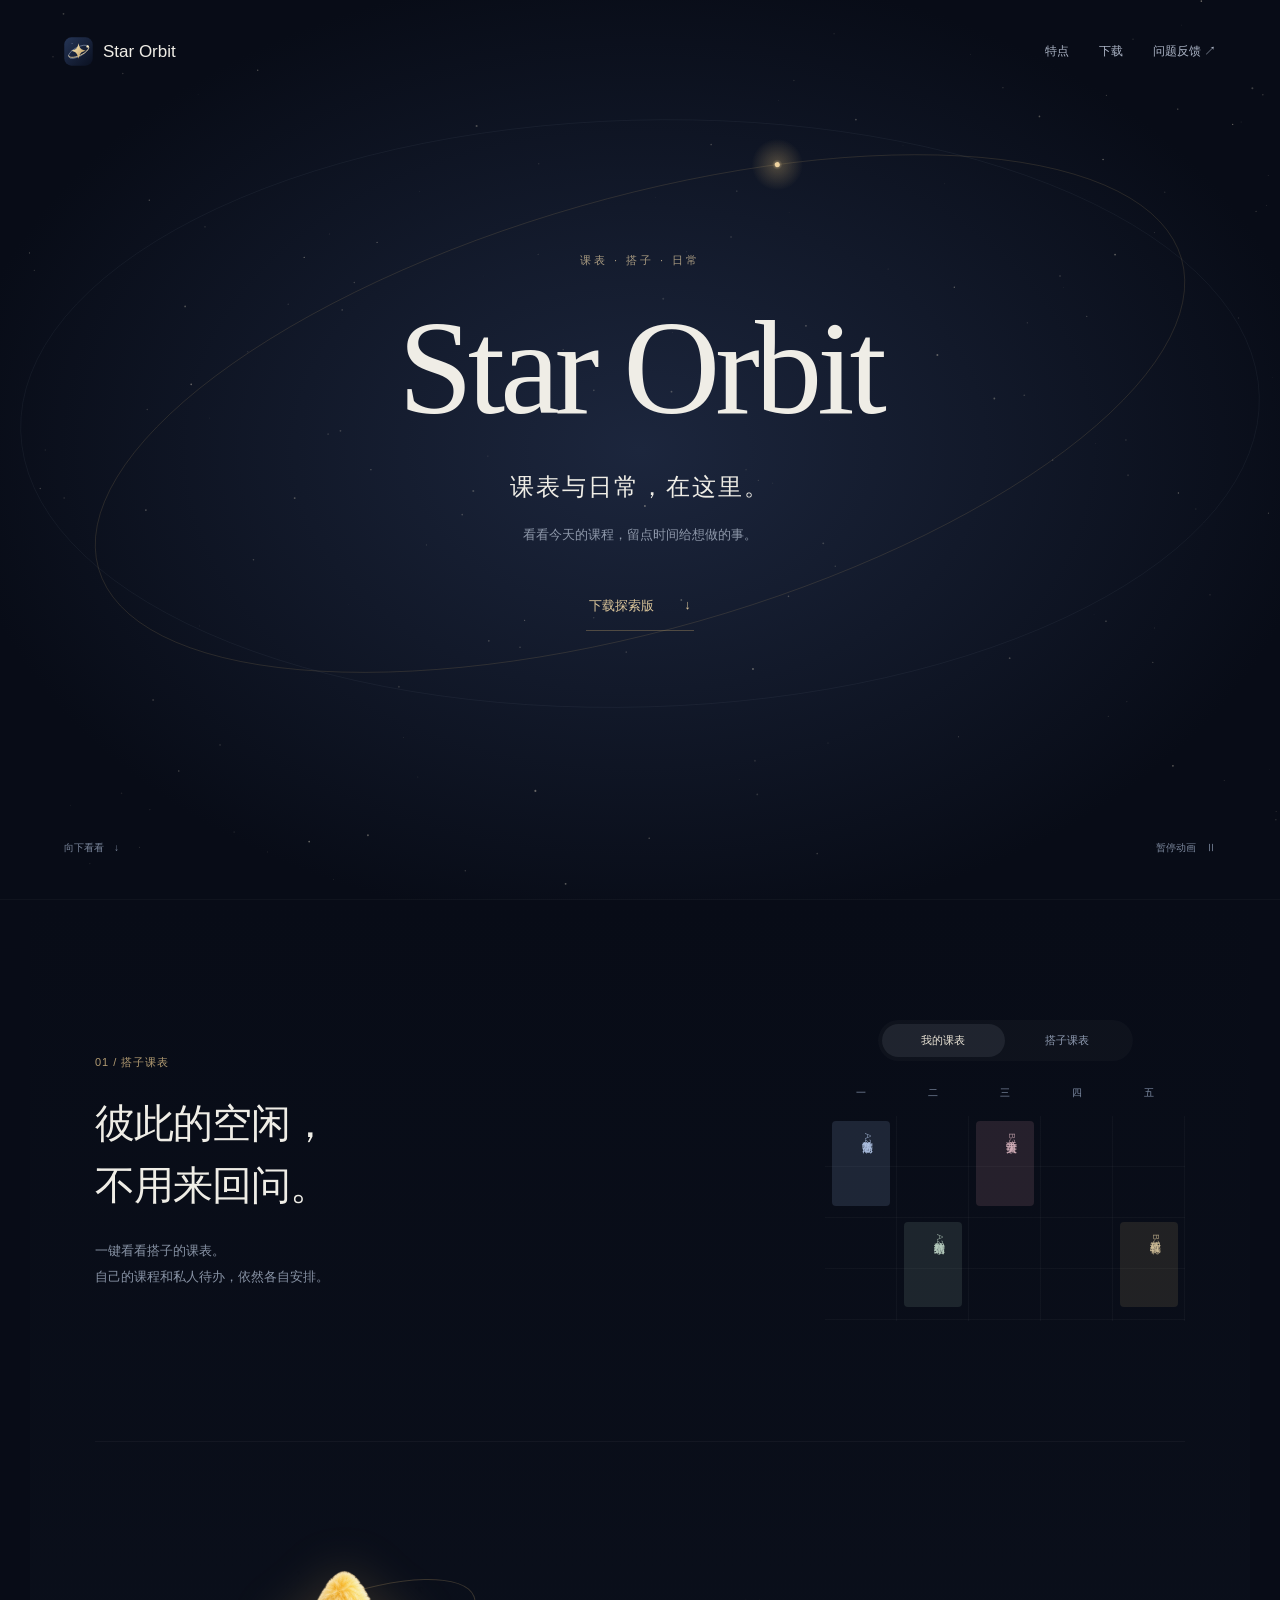
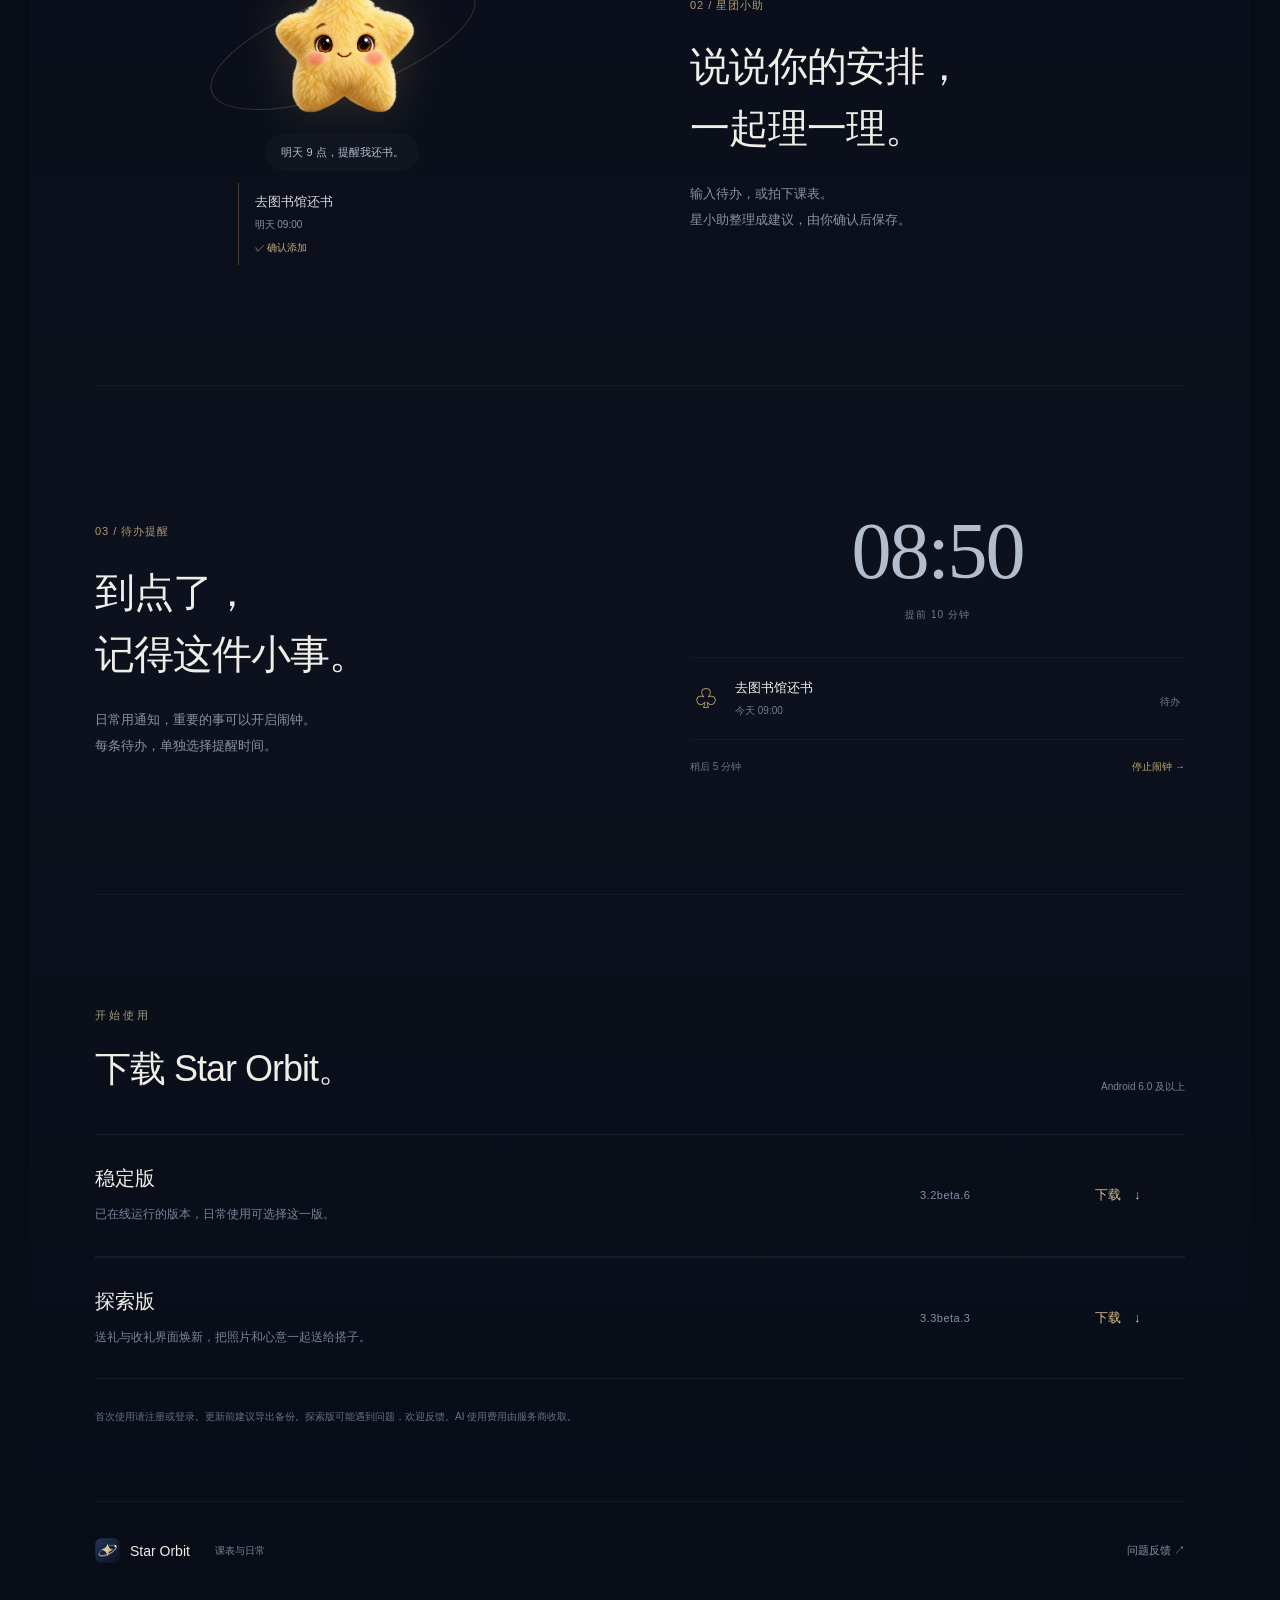
==== web/download/index.html @ f5d69b77 "精简课表导航与收礼卡片并优化送礼成功动效" ====
<!doctype html>
<html lang="zh-CN"><head><meta charset="utf-8"><meta name="viewport" content="width=device-width,initial-scale=1"><meta name="theme-color" content="#080c17"><meta name="description" content="Star Orbit，查看课程、连接搭子、安排日常。"><title>Star Orbit · 课表与日常</title><link rel="icon" href="art/orbit-mark.svg"><link rel="stylesheet" href="orbit-ui.css?v=2.1.0-beta.4"></head>
<body><section class="hero" id="home"><canvas id="universe" aria-hidden="true"></canvas><header class="nav"><a class="brand" href="#home"><img src="art/orbit-mark.svg" alt="" width="29" height="29">Star Orbit</a><nav aria-label="主导航"><a href="#features">特点</a><a href="#download">下载</a><a href="/feedback/">问题反馈 ↗</a></nav></header><div class="hero-content"><span class="overline">课表 · 搭子 · 日常</span><h1>Star Orbit</h1><h2>课表与日常，在这里。</h2><p>看看今天的课程，留点时间给想做的事。</p><a class="download-link" href="#download">下载探索版 <span>↓</span></a></div><div class="hero-bottom"><a href="#features">向下看看　↓</a><button id="motion-toggle" aria-pressed="false">暂停动画　Ⅱ</button></div></section>
<main><section class="features" id="features">
<article class="feature reveal"><div class="copy"><span class="number">01 / 搭子课表</span><h2>彼此的空闲，<br>不用来回问。</h2><p>一键看看搭子的课表。<br>自己的课程和私人待办，依然各自安排。</p></div><div class="schedule-demo"><div class="segmented"><b>我的课表</b><span>搭子课表</span></div><div class="week-label"><span>一</span><span>二</span><span>三</span><span>四</span><span>五</span></div><div class="calendar"><i>高等数学<small>A204</small></i><i>大学英语<small>B306</small></i><i>数据结构<small>A205</small></i><i>软件工程<small>B302</small></i></div></div></article>
<article class="feature reverse reveal"><div class="copy"><span class="number">02 / 星团小助</span><h2>说说你的安排，<br>一起理一理。</h2><p>输入待办，或拍下课表。<br>星小助整理成建议，由你确认后保存。</p></div><div class="mascot-demo"><div class="pet-orbit"></div><button class="big-plush" id="pet-demo" aria-label="看看星小助的表情"></button><div class="chat-bubble">明天 9 点，提醒我还书。</div><div class="chat-reply">去图书馆还书<small>明天 09:00</small><span>✓ 确认添加</span></div></div></article>
<article class="feature reveal"><div class="copy"><span class="number">03 / 待办提醒</span><h2>到点了，<br>记得这件小事。</h2><p>日常用通知，重要的事可以开启闹钟。<br>每条待办，单独选择提醒时间。</p></div><div class="reminder-demo"><div class="sample-time">08:50<small>提前 10 分钟</small></div><div class="alarm-task"><span>♧</span><div>去图书馆还书<small>今天 09:00</small></div><small>待办</small></div><div class="alarm-actions">稍后 5 分钟<span>停止闹钟 →</span></div></div></article></section>
<section class="downloads reveal" id="download"><span class="overline">开始使用</span><div class="download-heading"><h2>下载 Star Orbit。</h2><small>Android 6.0 及以上</small></div><article class="download-row"><div><h3>稳定版</h3><p>已在线运行的版本，日常使用可选择这一版。</p></div><small class="release">3.2beta.6</small><a href="downloads/StarOrbit-3.2beta.6.apk" download>下载　↓</a></article><article class="download-row"><div><h3>探索版</h3><p>送礼与收礼界面焕新，把照片和心意一起送给搭子。</p></div><small class="release">3.3beta.3</small><a href="downloads/StarOrbit-3.3beta.3.apk" download>下载　↓</a></article><p class="download-notes">首次使用请注册或登录。更新前建议导出备份。探索版可能遇到问题，欢迎反馈。AI 使用费用由服务商收取。</p></section>
<footer><a class="brand" href="#home"><img src="art/orbit-mark.svg" alt="" width="25" height="25">Star Orbit</a><small>课表与日常</small><a href="/feedback/">问题反馈 ↗</a></footer></main><script src="orbit-ui.js?v=2.1.0-beta.4"></script></body></html>
---- web/download/orbit-ui.css ----
:root{color-scheme:dark;font-family:"Segoe UI","Microsoft YaHei",sans-serif;font-synthesis:none;background:#080c17;color:#efede6}*{box-sizing:border-box}html{scroll-behavior:smooth;scroll-padding-top:30px}body{margin:0;min-width:300px}a{color:inherit;text-decoration:none}button{font:inherit;color:inherit;border:0;background:transparent;cursor:pointer}a:focus-visible,button:focus-visible{outline:2px solid #c4a56b;outline-offset:5px}h1,h2,h3,p{margin:0}.brand{display:flex;align-items:center;gap:10px;font-size:17px;font-weight:500;white-space:nowrap}.hero{height:100svh;min-height:680px;max-height:1000px;background:radial-gradient(ellipse at 50% 50%,#1c263d,#080c17 76%);position:relative;overflow:hidden;border-bottom:1px solid #ffffff08}canvas{position:absolute;inset:0;width:100%;height:100%;pointer-events:none}.nav{position:absolute;z-index:2;top:0;left:0;right:0;display:flex;justify-content:space-between;align-items:center;padding:30px 5vw}.nav nav{display:flex;align-items:center;gap:30px;font-size:12px;color:#abb4c5}.nav nav a{padding:13px 0}.hero-content{position:absolute;left:20px;right:20px;top:49%;transform:translateY(-50%);text-align:center}.overline{color:#a89a80;font-size:11px;letter-spacing:3px}.hero h1{font-family:Georgia,"Times New Roman",serif;font-size:clamp(66px,10.5vw,152px);line-height:1.14;letter-spacing:-5px;font-weight:400;margin:23px 0 27px}.hero h2{font-weight:400;font-size:24px;letter-spacing:2px;margin-bottom:20px}.hero p{font-size:13px;color:#8e98aa;line-height:1.9}.download-link{display:inline-flex;gap:30px;border-bottom:1px solid #b99b665c;color:#dcc69a;padding:15px 3px;font-size:13px;margin-top:35px}.hero-bottom{position:absolute;left:5vw;right:5vw;bottom:32px;display:flex;justify-content:space-between;font-size:10px;color:#7a869b}.hero-bottom>*{padding:12px 0}main{max-width:1220px;margin:auto;padding:0 65px;background:linear-gradient(#080c17,#0c111d 58%,#080c17)}.feature{padding:120px 0;display:grid;grid-template-columns:1fr 1fr;gap:100px;align-items:center;border-bottom:1px solid #ffffff0a}.number{font-size:11px;color:#b19a71;letter-spacing:1px}.copy h2{font-size:40px;font-weight:400;line-height:1.55;letter-spacing:-1px;margin:22px 0}.copy p{font-size:13px;color:#8893a5;line-height:2}.reverse .copy{grid-column:2;grid-row:1}.reverse .mascot-demo{grid-column:1;grid-row:1}.schedule-demo{width:100%;max-width:360px;margin-left:auto}.segmented{display:flex;max-width:255px;margin:0 auto 25px;background:#ffffff06;padding:4px;border-radius:25px;font-size:11px;color:#8d99af}.segmented>*{flex:1;text-align:center;padding:9px;font-weight:400;border-radius:25px}.segmented b{background:#d7e0ef15;color:#e9e3d5}.week-label{display:grid;grid-template-columns:repeat(5,1fr);text-align:center;font-size:10px;color:#7e8ca4;margin:0 0 16px}.calendar{height:205px;position:relative;background:repeating-linear-gradient(to right,transparent,transparent calc(20% - 1px),#ffffff08 calc(20% - 1px),#ffffff08 20%),repeating-linear-gradient(to bottom,transparent,transparent 50px,#ffffff08 50px,#ffffff08 51px)}.calendar i{position:absolute;top:5px;left:2%;width:16%;height:85px;background:#879ec62b;color:#adc0e1;writing-mode:vertical-rl;padding:12px 13px;border-radius:4px;font-size:11px;line-height:1.8;font-style:normal}.calendar small{font-size:9px;color:inherit;opacity:.7}.calendar i:nth-child(2){left:42%;background:#cf91a125;color:#cfacb6}.calendar i:nth-child(3){left:22%;top:106px;background:#93b3a225;color:#b4cabc}.calendar i:nth-child(4){left:82%;top:106px;background:#c9ac6e20;color:#d0be98}.mascot-demo{min-height:260px;position:relative;display:grid;justify-items:center}.big-plush{width:160px;height:160px;background:url(art/star-sprites.png) 0 0/200% 200%;z-index:1;animation:drift 9s ease-in-out infinite;filter:drop-shadow(0 0 25px #d5ac5936)}.pet-orbit{position:absolute;top:35px;width:280px;height:95px;border:1px solid #c4a56b40;border-radius:50%;transform:rotate(-20deg)}.chat-bubble{font-size:11px;color:#b4bfd0;background:#ffffff05;padding:11px 16px;border-radius:20px;margin:12px 0}.chat-reply{border-left:1px solid #b99a6559;padding:10px 16px;width:210px;font-size:13px;color:#d4d6dd}.chat-reply small{display:block;color:#8893a5;font-size:10px;margin:7px 0}.chat-reply span{font-size:10px;color:#c3ab80}.sample-time{font-family:Georgia,serif;font-size:80px;text-align:center;color:#b4bdcd;letter-spacing:-2px}.sample-time small{display:block;font:10px "Segoe UI","Microsoft YaHei",sans-serif;letter-spacing:1px;color:#6f7b90;margin-top:11px}.alarm-task{display:flex;gap:18px;align-items:center;margin:35px 0 20px;padding:21px 5px;border-block:1px solid #ffffff0a;font-size:13px}.alarm-task>span{font-size:22px;color:#b9a06e}.alarm-task small{display:block;font-size:10px;color:#707e93;margin-top:7px}.alarm-task>small{margin-left:auto}.alarm-actions{display:flex;justify-content:space-between;font-size:10px;color:#69768b}.alarm-actions span{color:#bfa678}.downloads{padding:110px 0 75px}.download-heading{display:flex;justify-content:space-between;align-items:end;margin:22px 0 40px;gap:20px}.download-heading h2{font-size:36px;letter-spacing:-1px;font-weight:400}.download-heading small{font-size:10px;color:#79869a}.download-row{display:grid;grid-template-columns:1fr 150px 90px;align-items:center;gap:25px;padding:30px 0;border-block:1px solid #ffffff10}.download-row h3{font-size:20px;font-weight:400}.download-row p{font-size:12px;color:#788498;margin-top:12px;line-height:1.8}.download-row .release{color:#8590a4;font-size:11px;letter-spacing:.5px}.download-row>a{color:#d4bb8a;font-size:13px;padding:15px 0;white-space:nowrap}.download-notes{font-size:10px;line-height:1.9;color:#657085;margin-top:28px}footer{display:flex;gap:25px;align-items:center;border-top:1px solid #ffffff0c;padding:36px 0 46px}footer .brand{font-size:14px}footer small{font-size:10px;color:#788498}footer>a:last-child{margin-left:auto;font-size:11px;color:#8591a5}.motion-ready .reveal{opacity:0;transform:translateY(20px);transition:opacity .9s ease,transform .9s cubic-bezier(.2,.65,.3,1)}.motion-ready .reveal.shown{opacity:1;transform:none}.motion-paused .big-plush{animation-play-state:paused}@keyframes drift{0%,100%{transform:translateY(0) rotate(-2deg)}50%{transform:translateY(-5px) rotate(2deg)}}
@media(max-width:760px){.hero{min-height:620px;max-height:900px}.nav{padding:22px}.nav .brand{font-size:14px;gap:7px}.nav .brand img{width:24px;height:24px}.nav nav{gap:17px;font-size:10px}.nav nav a:first-child{display:none}.hero h1{font-size:clamp(59px,16vw,95px);letter-spacing:-3px}.hero h2{font-size:18px;letter-spacing:1px}.hero p{font-size:11px}.overline{font-size:10px}.hero-bottom{left:22px;right:22px;bottom:24px;font-size:9px}main{padding:0 27px}.feature{grid-template-columns:1fr;gap:42px;padding:75px 0}.copy h2{font-size:29px}.copy p{font-size:12px}.reverse .copy,.reverse .mascot-demo{grid-column:auto;grid-row:auto}.schedule-demo{margin:0 auto}.calendar i{font-size:10px;padding:12px 9px}.reminder-demo{width:100%;max-width:360px;margin:auto}.downloads{padding:75px 0 50px}.download-heading{align-items:start}.download-heading h2{font-size:28px}.download-heading small{max-width:78px;font-size:9px}.download-row{grid-template-columns:1fr 70px;gap:12px}.download-row .release{grid-column:1;font-size:9px}.download-row>a{grid-column:2;grid-row:1 / span 2;justify-self:end;font-size:12px}.download-row h3{font-size:17px}.download-row p{font-size:11px}footer{gap:12px}footer small{display:none}footer>a:last-child{font-size:10px}}
@media(prefers-reduced-motion:reduce){html{scroll-behavior:auto}.big-plush{animation:none}.motion-ready .reveal{opacity:1;transform:none;transition:none}}
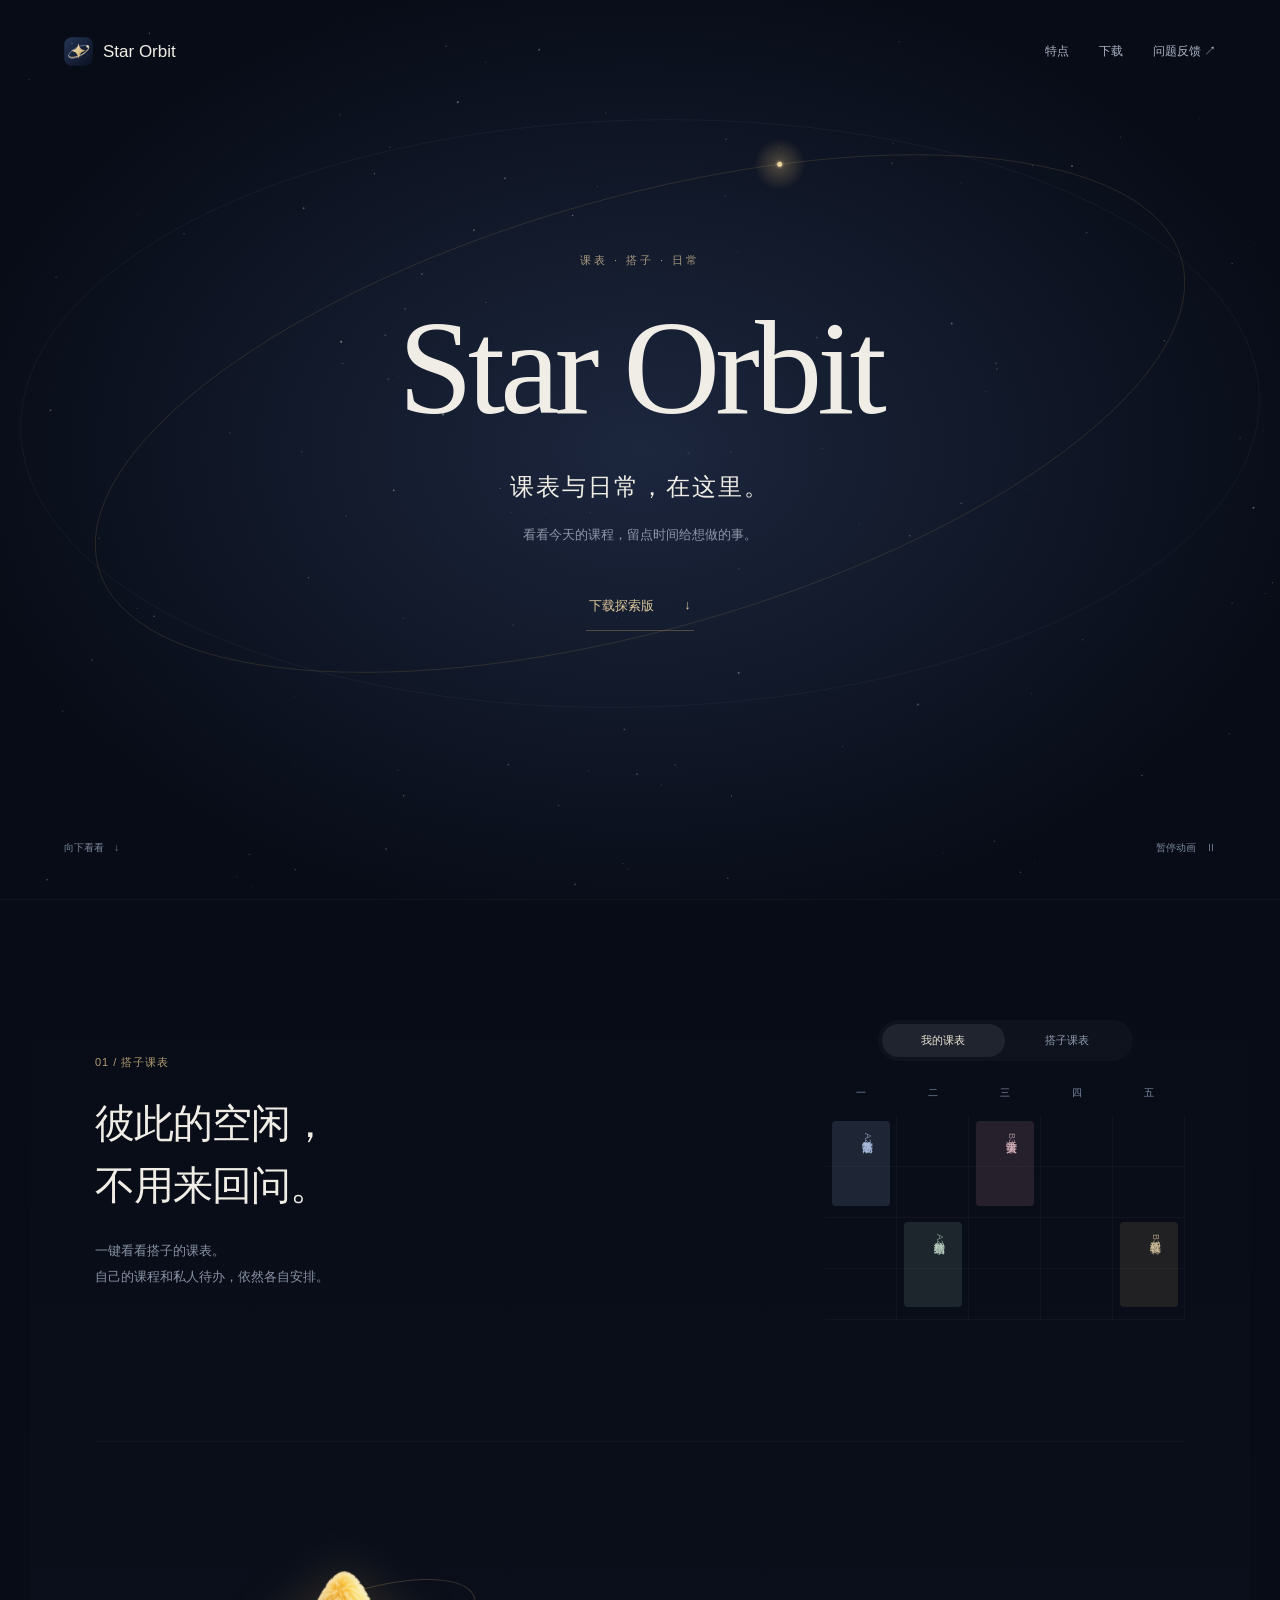
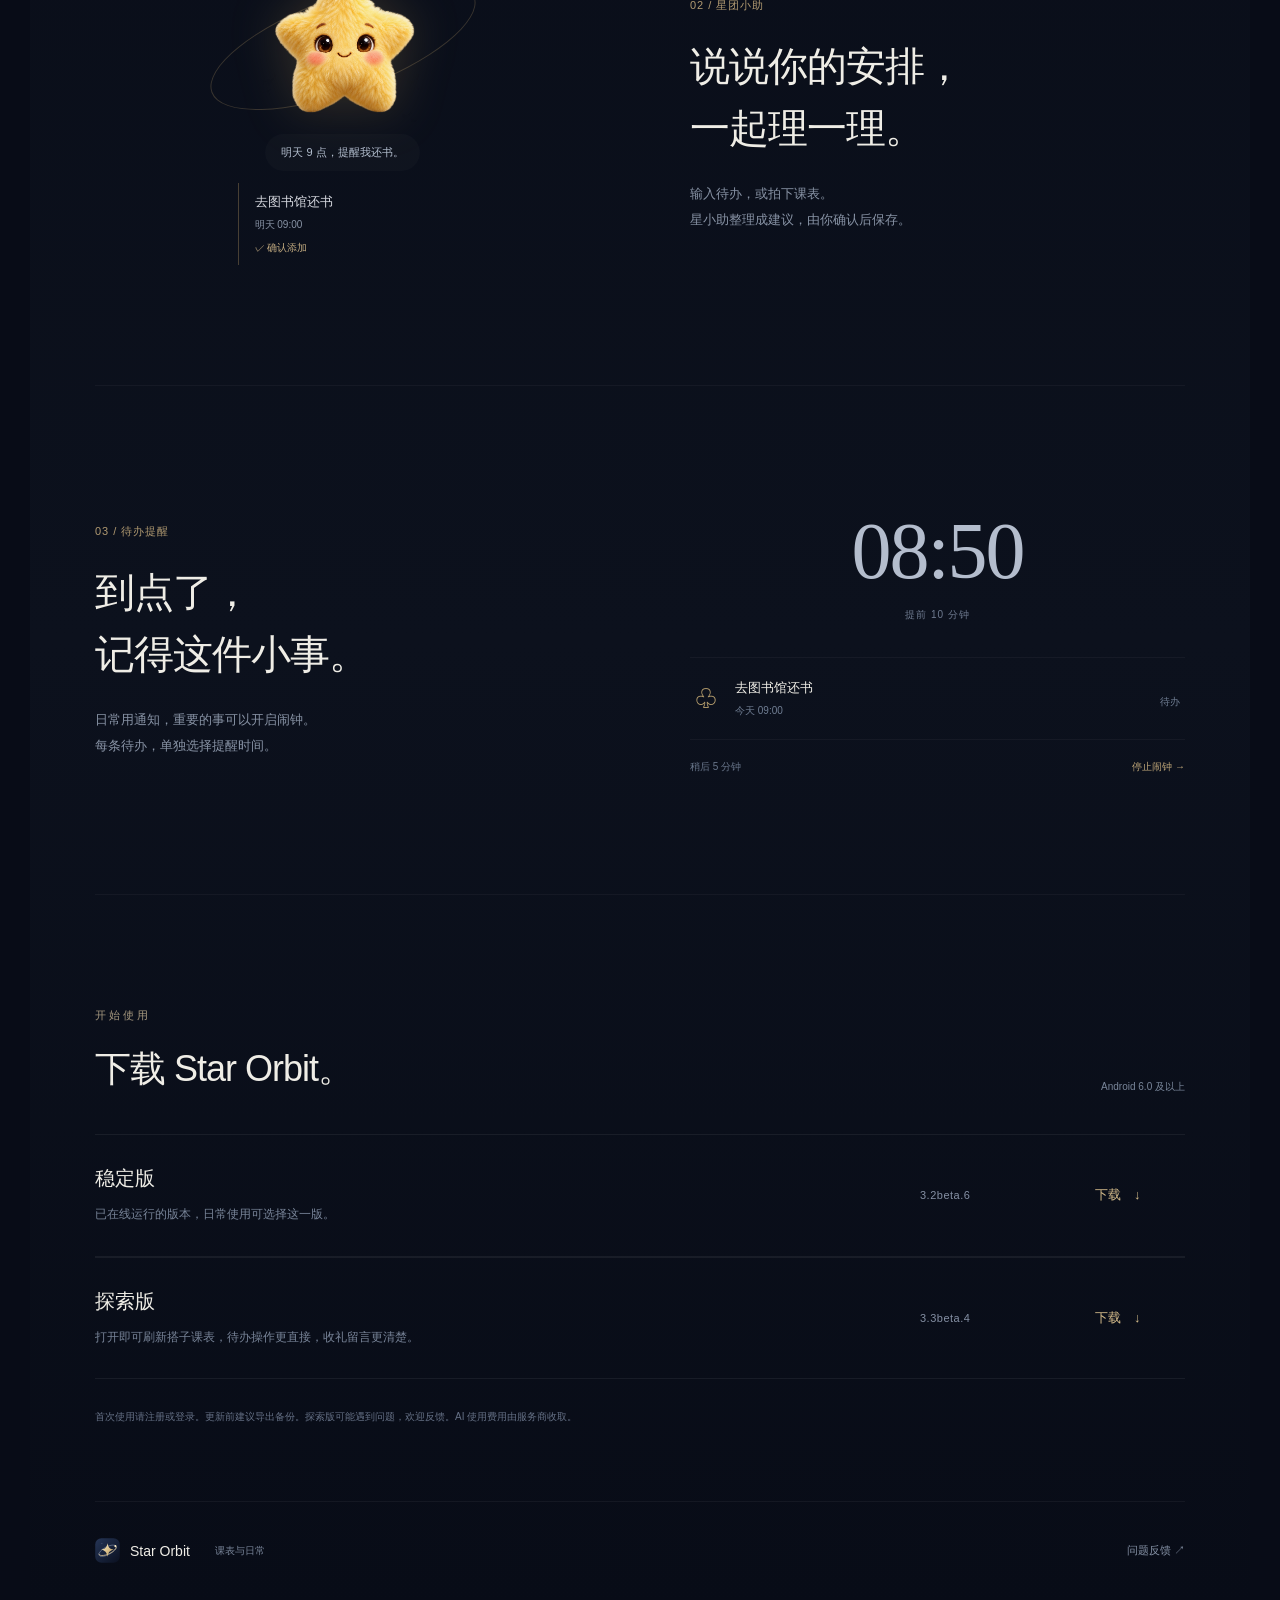
==== commit 1532cb78: "官网发布已验收的3.3beta.4探索版并保留3.2稳定版" ====
--- a/web/download/index.html
+++ b/web/download/index.html
@@ -5,5 +5,5 @@
 <article class="feature reveal"><div class="copy"><span class="number">01 / 搭子课表</span><h2>彼此的空闲，<br>不用来回问。</h2><p>一键看看搭子的课表。<br>自己的课程和私人待办，依然各自安排。</p></div><div class="schedule-demo"><div class="segmented"><b>我的课表</b><span>搭子课表</span></div><div class="week-label"><span>一</span><span>二</span><span>三</span><span>四</span><span>五</span></div><div class="calendar"><i>高等数学<small>A204</small></i><i>大学英语<small>B306</small></i><i>数据结构<small>A205</small></i><i>软件工程<small>B302</small></i></div></div></article>
 <article class="feature reverse reveal"><div class="copy"><span class="number">02 / 星团小助</span><h2>说说你的安排，<br>一起理一理。</h2><p>输入待办，或拍下课表。<br>星小助整理成建议，由你确认后保存。</p></div><div class="mascot-demo"><div class="pet-orbit"></div><button class="big-plush" id="pet-demo" aria-label="看看星小助的表情"></button><div class="chat-bubble">明天 9 点，提醒我还书。</div><div class="chat-reply">去图书馆还书<small>明天 09:00</small><span>✓ 确认添加</span></div></div></article>
 <article class="feature reveal"><div class="copy"><span class="number">03 / 待办提醒</span><h2>到点了，<br>记得这件小事。</h2><p>日常用通知，重要的事可以开启闹钟。<br>每条待办，单独选择提醒时间。</p></div><div class="reminder-demo"><div class="sample-time">08:50<small>提前 10 分钟</small></div><div class="alarm-task"><span>♧</span><div>去图书馆还书<small>今天 09:00</small></div><small>待办</small></div><div class="alarm-actions">稍后 5 分钟<span>停止闹钟 →</span></div></div></article></section>
-<section class="downloads reveal" id="download"><span class="overline">开始使用</span><div class="download-heading"><h2>下载 Star Orbit。</h2><small>Android 6.0 及以上</small></div><article class="download-row"><div><h3>稳定版</h3><p>已在线运行的版本，日常使用可选择这一版。</p></div><small class="release">3.2beta.6</small><a href="downloads/StarOrbit-3.2beta.6.apk" download>下载　↓</a></article><article class="download-row"><div><h3>探索版</h3><p>送礼与收礼界面焕新，把照片和心意一起送给搭子。</p></div><small class="release">3.3beta.3</small><a href="downloads/StarOrbit-3.3beta.3.apk" download>下载　↓</a></article><p class="download-notes">首次使用请注册或登录。更新前建议导出备份。探索版可能遇到问题，欢迎反馈。AI 使用费用由服务商收取。</p></section>
+<section class="downloads reveal" id="download"><span class="overline">开始使用</span><div class="download-heading"><h2>下载 Star Orbit。</h2><small>Android 6.0 及以上</small></div><article class="download-row"><div><h3>稳定版</h3><p>已在线运行的版本，日常使用可选择这一版。</p></div><small class="release">3.2beta.6</small><a href="downloads/StarOrbit-3.2beta.6.apk" download>下载　↓</a></article><article class="download-row"><div><h3>探索版</h3><p>打开即可刷新搭子课表，待办操作更直接，收礼留言更清楚。</p></div><small class="release">3.3beta.4</small><a href="downloads/StarOrbit-3.3beta.4.apk" download>下载　↓</a></article><p class="download-notes">首次使用请注册或登录。更新前建议导出备份。探索版可能遇到问题，欢迎反馈。AI 使用费用由服务商收取。</p></section>
 <footer><a class="brand" href="#home"><img src="art/orbit-mark.svg" alt="" width="25" height="25">Star Orbit</a><small>课表与日常</small><a href="/feedback/">问题反馈 ↗</a></footer></main><script src="orbit-ui.js?v=2.1.0-beta.4"></script></body></html>
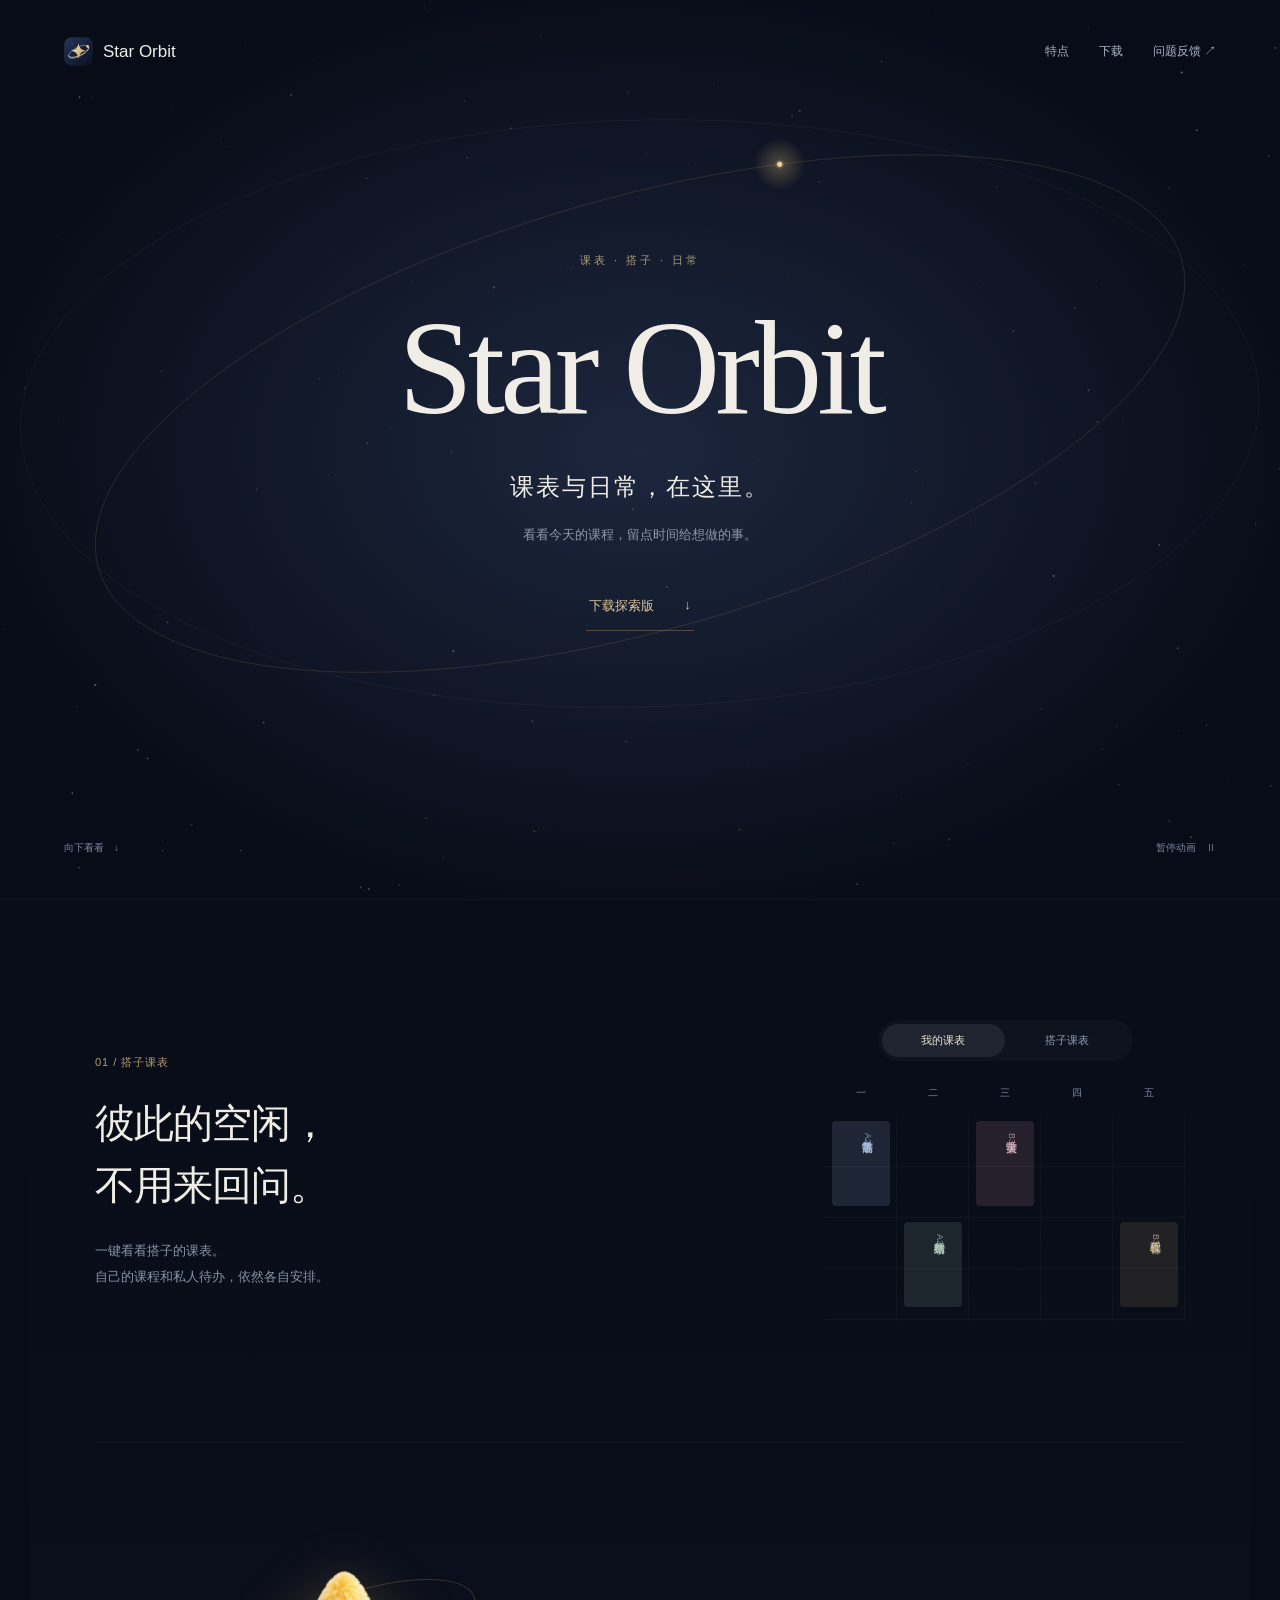
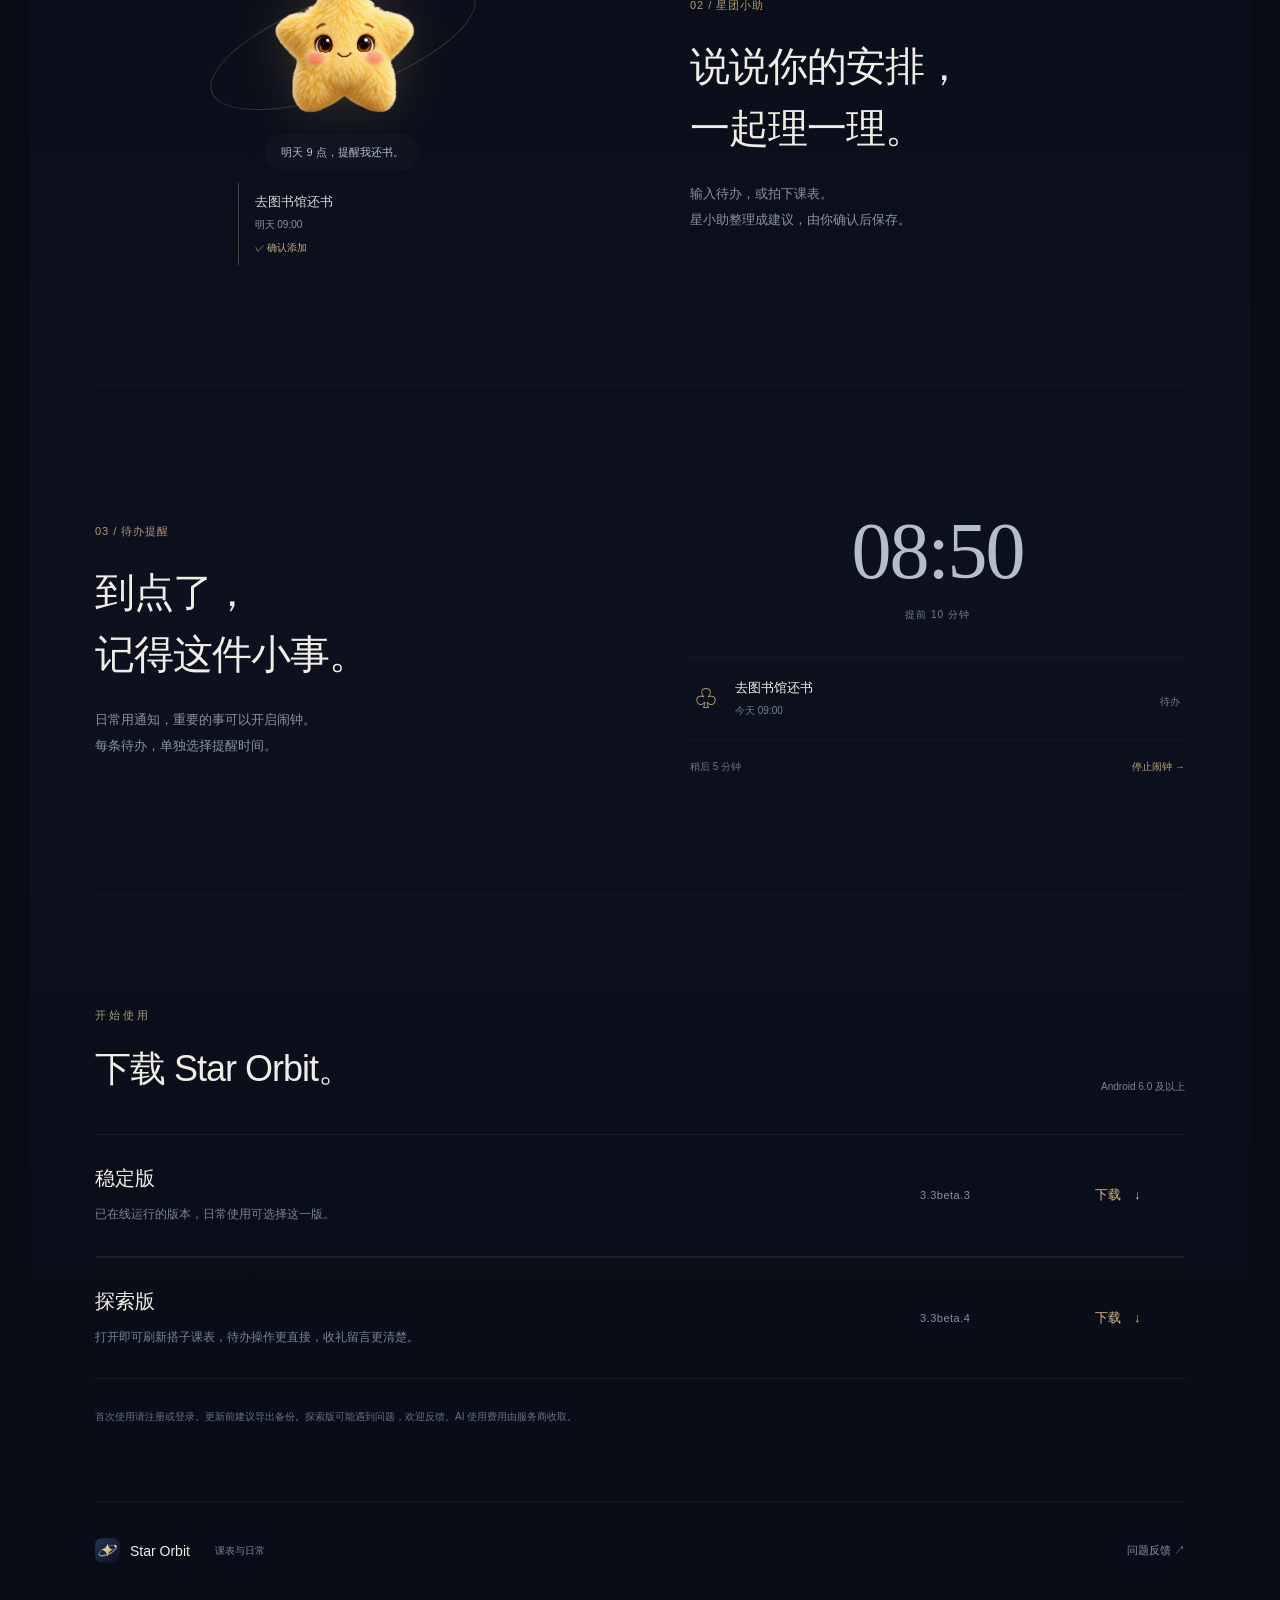
==== commit 08135096: "修正官网稳定版为3.3beta.3，探索版保持3.3beta.4" ====
--- a/web/download/index.html
+++ b/web/download/index.html
@@ -5,5 +5,5 @@
 <article class="feature reveal"><div class="copy"><span class="number">01 / 搭子课表</span><h2>彼此的空闲，<br>不用来回问。</h2><p>一键看看搭子的课表。<br>自己的课程和私人待办，依然各自安排。</p></div><div class="schedule-demo"><div class="segmented"><b>我的课表</b><span>搭子课表</span></div><div class="week-label"><span>一</span><span>二</span><span>三</span><span>四</span><span>五</span></div><div class="calendar"><i>高等数学<small>A204</small></i><i>大学英语<small>B306</small></i><i>数据结构<small>A205</small></i><i>软件工程<small>B302</small></i></div></div></article>
 <article class="feature reverse reveal"><div class="copy"><span class="number">02 / 星团小助</span><h2>说说你的安排，<br>一起理一理。</h2><p>输入待办，或拍下课表。<br>星小助整理成建议，由你确认后保存。</p></div><div class="mascot-demo"><div class="pet-orbit"></div><button class="big-plush" id="pet-demo" aria-label="看看星小助的表情"></button><div class="chat-bubble">明天 9 点，提醒我还书。</div><div class="chat-reply">去图书馆还书<small>明天 09:00</small><span>✓ 确认添加</span></div></div></article>
 <article class="feature reveal"><div class="copy"><span class="number">03 / 待办提醒</span><h2>到点了，<br>记得这件小事。</h2><p>日常用通知，重要的事可以开启闹钟。<br>每条待办，单独选择提醒时间。</p></div><div class="reminder-demo"><div class="sample-time">08:50<small>提前 10 分钟</small></div><div class="alarm-task"><span>♧</span><div>去图书馆还书<small>今天 09:00</small></div><small>待办</small></div><div class="alarm-actions">稍后 5 分钟<span>停止闹钟 →</span></div></div></article></section>
-<section class="downloads reveal" id="download"><span class="overline">开始使用</span><div class="download-heading"><h2>下载 Star Orbit。</h2><small>Android 6.0 及以上</small></div><article class="download-row"><div><h3>稳定版</h3><p>已在线运行的版本，日常使用可选择这一版。</p></div><small class="release">3.2beta.6</small><a href="downloads/StarOrbit-3.2beta.6.apk" download>下载　↓</a></article><article class="download-row"><div><h3>探索版</h3><p>打开即可刷新搭子课表，待办操作更直接，收礼留言更清楚。</p></div><small class="release">3.3beta.4</small><a href="downloads/StarOrbit-3.3beta.4.apk" download>下载　↓</a></article><p class="download-notes">首次使用请注册或登录。更新前建议导出备份。探索版可能遇到问题，欢迎反馈。AI 使用费用由服务商收取。</p></section>
+<section class="downloads reveal" id="download"><span class="overline">开始使用</span><div class="download-heading"><h2>下载 Star Orbit。</h2><small>Android 6.0 及以上</small></div><article class="download-row"><div><h3>稳定版</h3><p>已在线运行的版本，日常使用可选择这一版。</p></div><small class="release">3.3beta.3</small><a href="downloads/StarOrbit-3.3beta.3.apk" download>下载　↓</a></article><article class="download-row"><div><h3>探索版</h3><p>打开即可刷新搭子课表，待办操作更直接，收礼留言更清楚。</p></div><small class="release">3.3beta.4</small><a href="downloads/StarOrbit-3.3beta.4.apk" download>下载　↓</a></article><p class="download-notes">首次使用请注册或登录。更新前建议导出备份。探索版可能遇到问题，欢迎反馈。AI 使用费用由服务商收取。</p></section>
 <footer><a class="brand" href="#home"><img src="art/orbit-mark.svg" alt="" width="25" height="25">Star Orbit</a><small>课表与日常</small><a href="/feedback/">问题反馈 ↗</a></footer></main><script src="orbit-ui.js?v=2.1.0-beta.4"></script></body></html>
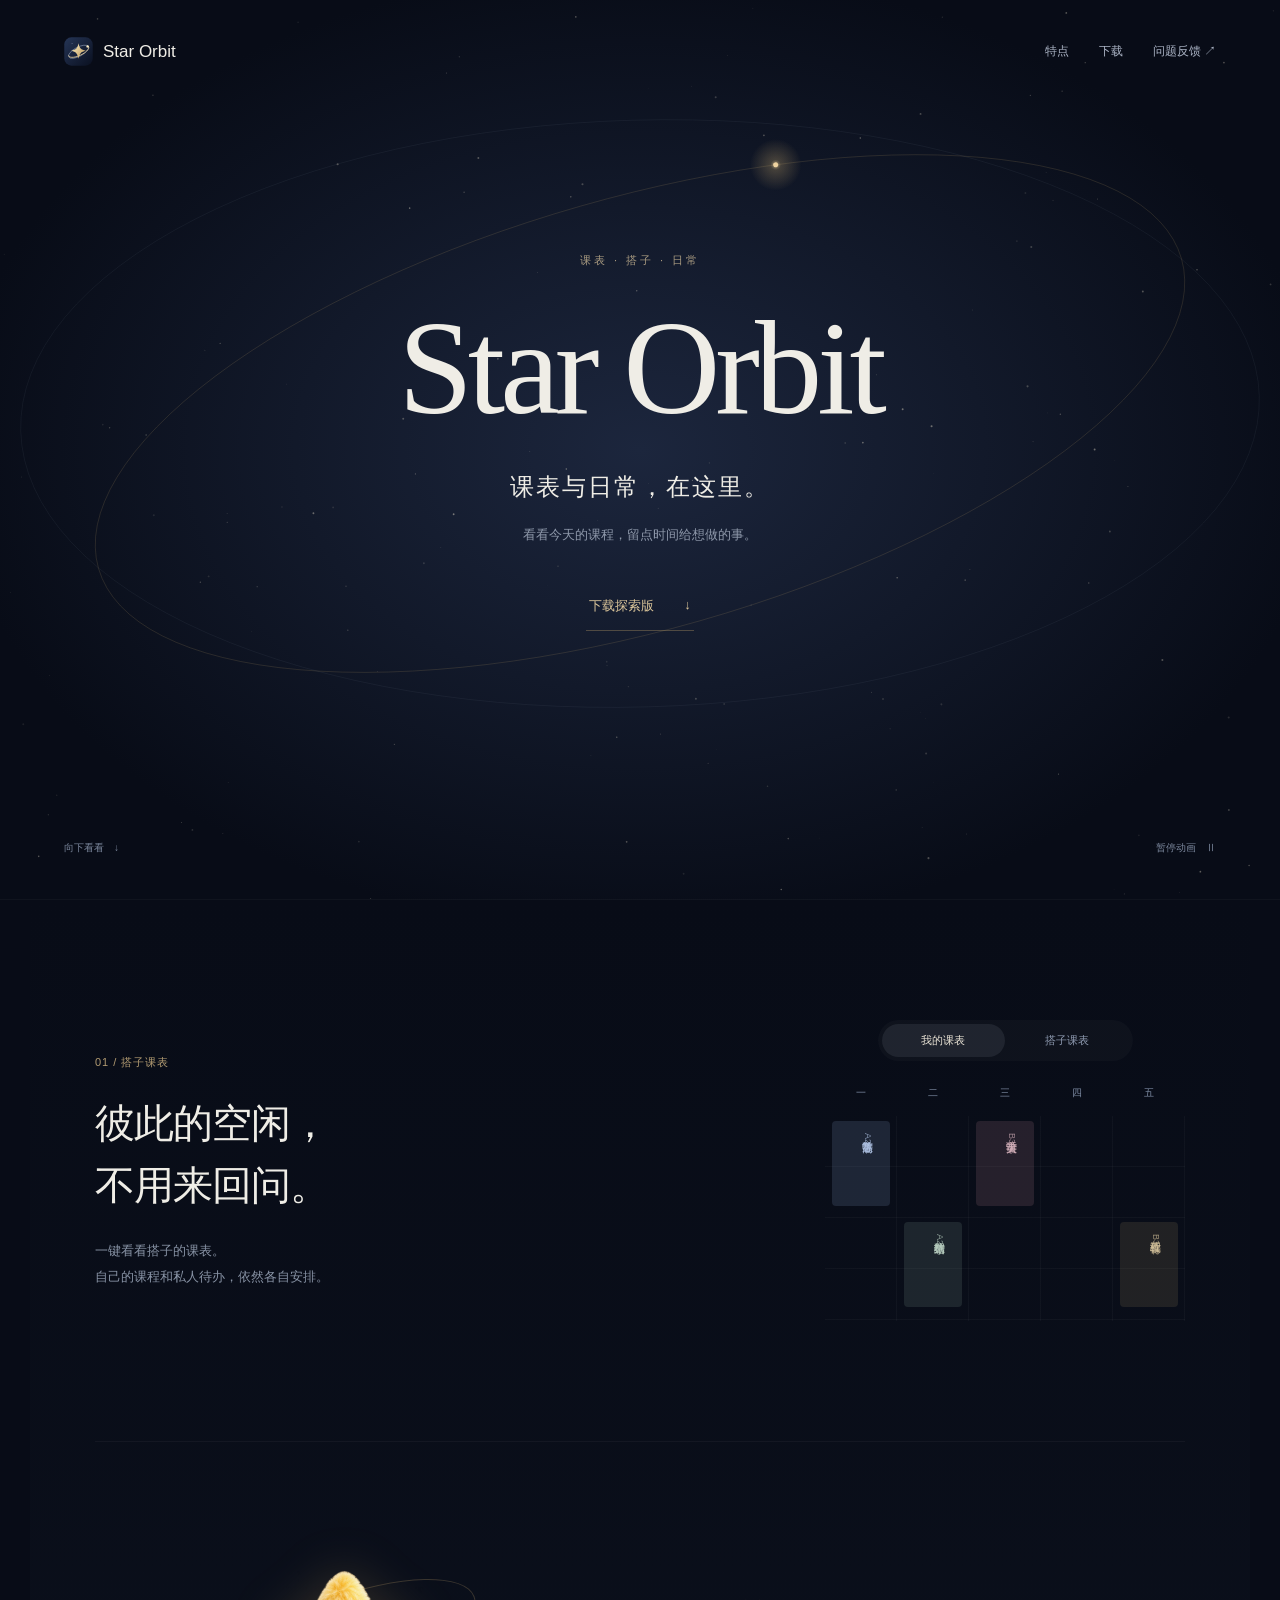
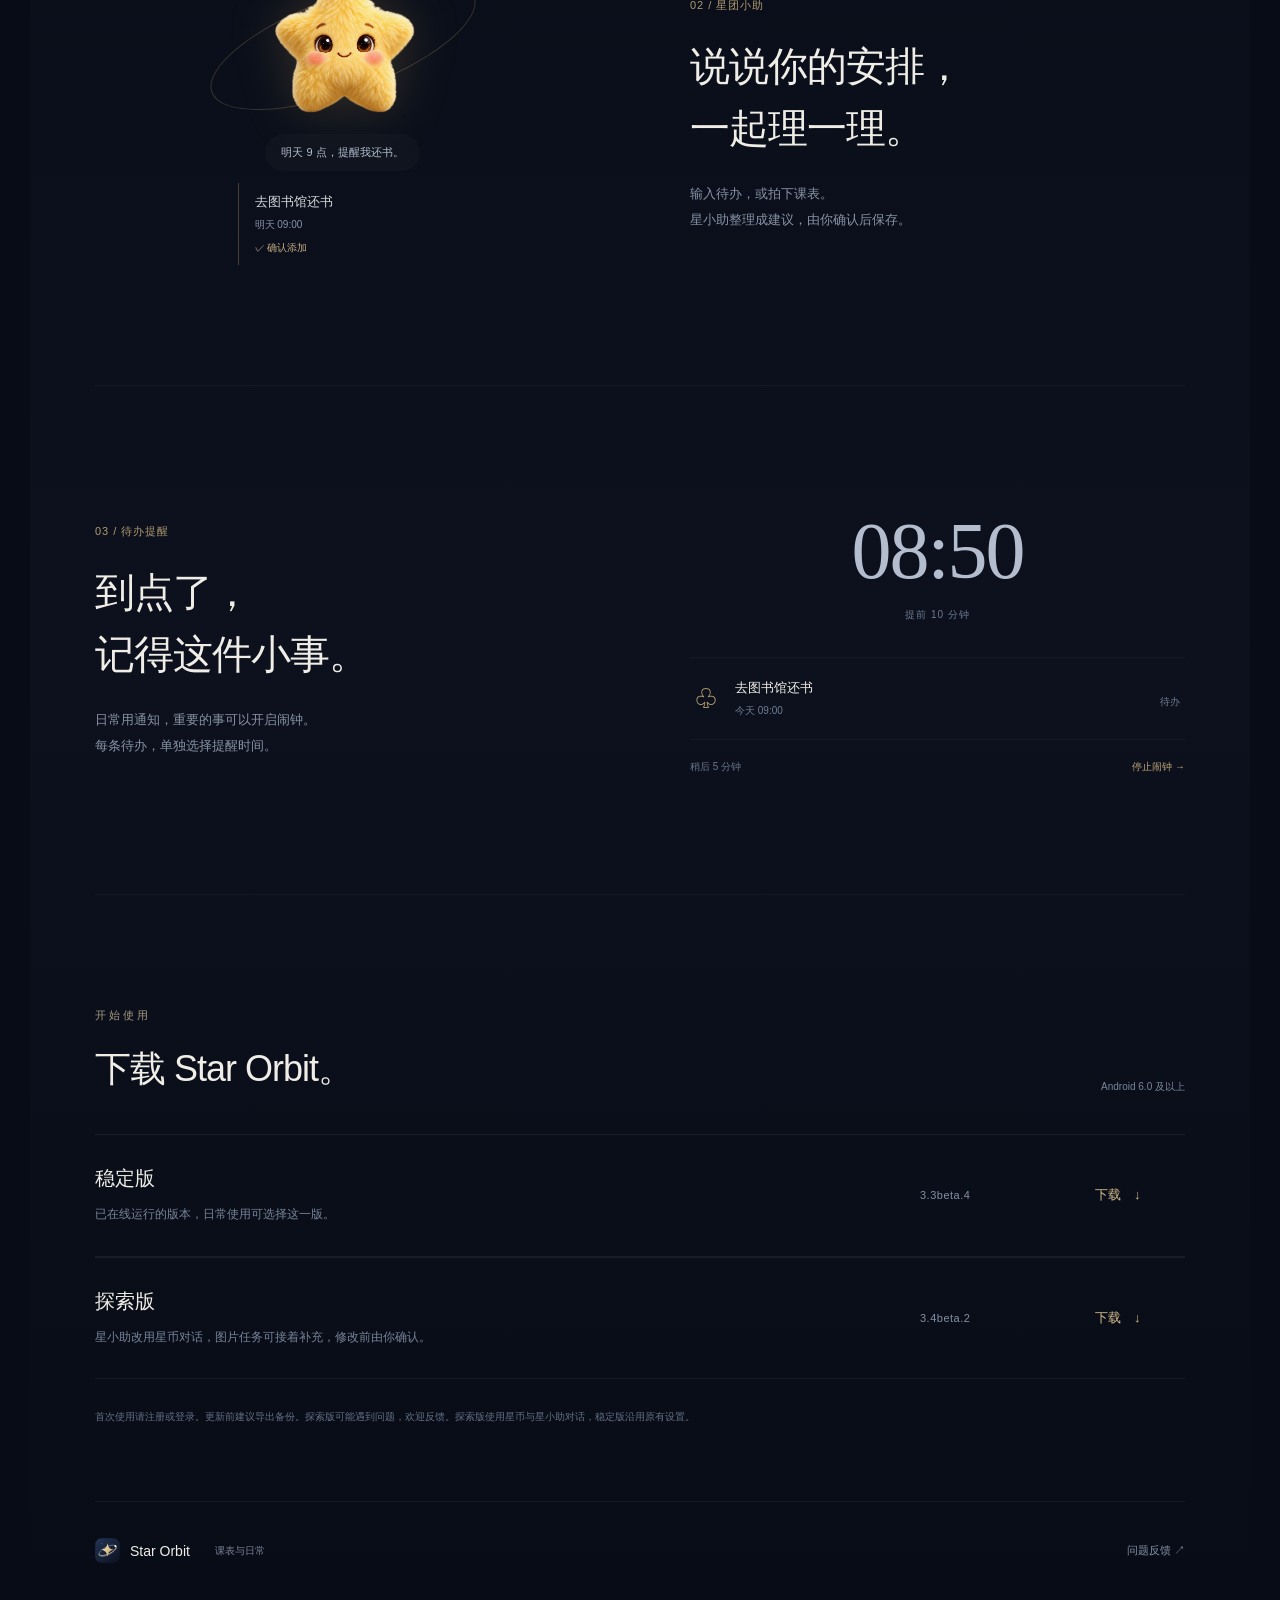
==== commit 82b85372: "官网探索版更新至3.4beta.2，原3.3beta.4递进为稳定版" ====
--- a/web/download/index.html
+++ b/web/download/index.html
@@ -5,5 +5,5 @@
 <article class="feature reveal"><div class="copy"><span class="number">01 / 搭子课表</span><h2>彼此的空闲，<br>不用来回问。</h2><p>一键看看搭子的课表。<br>自己的课程和私人待办，依然各自安排。</p></div><div class="schedule-demo"><div class="segmented"><b>我的课表</b><span>搭子课表</span></div><div class="week-label"><span>一</span><span>二</span><span>三</span><span>四</span><span>五</span></div><div class="calendar"><i>高等数学<small>A204</small></i><i>大学英语<small>B306</small></i><i>数据结构<small>A205</small></i><i>软件工程<small>B302</small></i></div></div></article>
 <article class="feature reverse reveal"><div class="copy"><span class="number">02 / 星团小助</span><h2>说说你的安排，<br>一起理一理。</h2><p>输入待办，或拍下课表。<br>星小助整理成建议，由你确认后保存。</p></div><div class="mascot-demo"><div class="pet-orbit"></div><button class="big-plush" id="pet-demo" aria-label="看看星小助的表情"></button><div class="chat-bubble">明天 9 点，提醒我还书。</div><div class="chat-reply">去图书馆还书<small>明天 09:00</small><span>✓ 确认添加</span></div></div></article>
 <article class="feature reveal"><div class="copy"><span class="number">03 / 待办提醒</span><h2>到点了，<br>记得这件小事。</h2><p>日常用通知，重要的事可以开启闹钟。<br>每条待办，单独选择提醒时间。</p></div><div class="reminder-demo"><div class="sample-time">08:50<small>提前 10 分钟</small></div><div class="alarm-task"><span>♧</span><div>去图书馆还书<small>今天 09:00</small></div><small>待办</small></div><div class="alarm-actions">稍后 5 分钟<span>停止闹钟 →</span></div></div></article></section>
-<section class="downloads reveal" id="download"><span class="overline">开始使用</span><div class="download-heading"><h2>下载 Star Orbit。</h2><small>Android 6.0 及以上</small></div><article class="download-row"><div><h3>稳定版</h3><p>已在线运行的版本，日常使用可选择这一版。</p></div><small class="release">3.3beta.3</small><a href="downloads/StarOrbit-3.3beta.3.apk" download>下载　↓</a></article><article class="download-row"><div><h3>探索版</h3><p>打开即可刷新搭子课表，待办操作更直接，收礼留言更清楚。</p></div><small class="release">3.3beta.4</small><a href="downloads/StarOrbit-3.3beta.4.apk" download>下载　↓</a></article><p class="download-notes">首次使用请注册或登录。更新前建议导出备份。探索版可能遇到问题，欢迎反馈。AI 使用费用由服务商收取。</p></section>
+<section class="downloads reveal" id="download"><span class="overline">开始使用</span><div class="download-heading"><h2>下载 Star Orbit。</h2><small>Android 6.0 及以上</small></div><article class="download-row"><div><h3>稳定版</h3><p>已在线运行的版本，日常使用可选择这一版。</p></div><small class="release">3.3beta.4</small><a href="downloads/StarOrbit-3.3beta.4.apk" download>下载　↓</a></article><article class="download-row"><div><h3>探索版</h3><p>星小助改用星币对话，图片任务可接着补充，修改前由你确认。</p></div><small class="release">3.4beta.2</small><a href="downloads/StarOrbit-3.4beta.2.apk" download>下载　↓</a></article><p class="download-notes">首次使用请注册或登录。更新前建议导出备份。探索版可能遇到问题，欢迎反馈。探索版使用星币与星小助对话，稳定版沿用原有设置。</p></section>
 <footer><a class="brand" href="#home"><img src="art/orbit-mark.svg" alt="" width="25" height="25">Star Orbit</a><small>课表与日常</small><a href="/feedback/">问题反馈 ↗</a></footer></main><script src="orbit-ui.js?v=2.1.0-beta.4"></script></body></html>
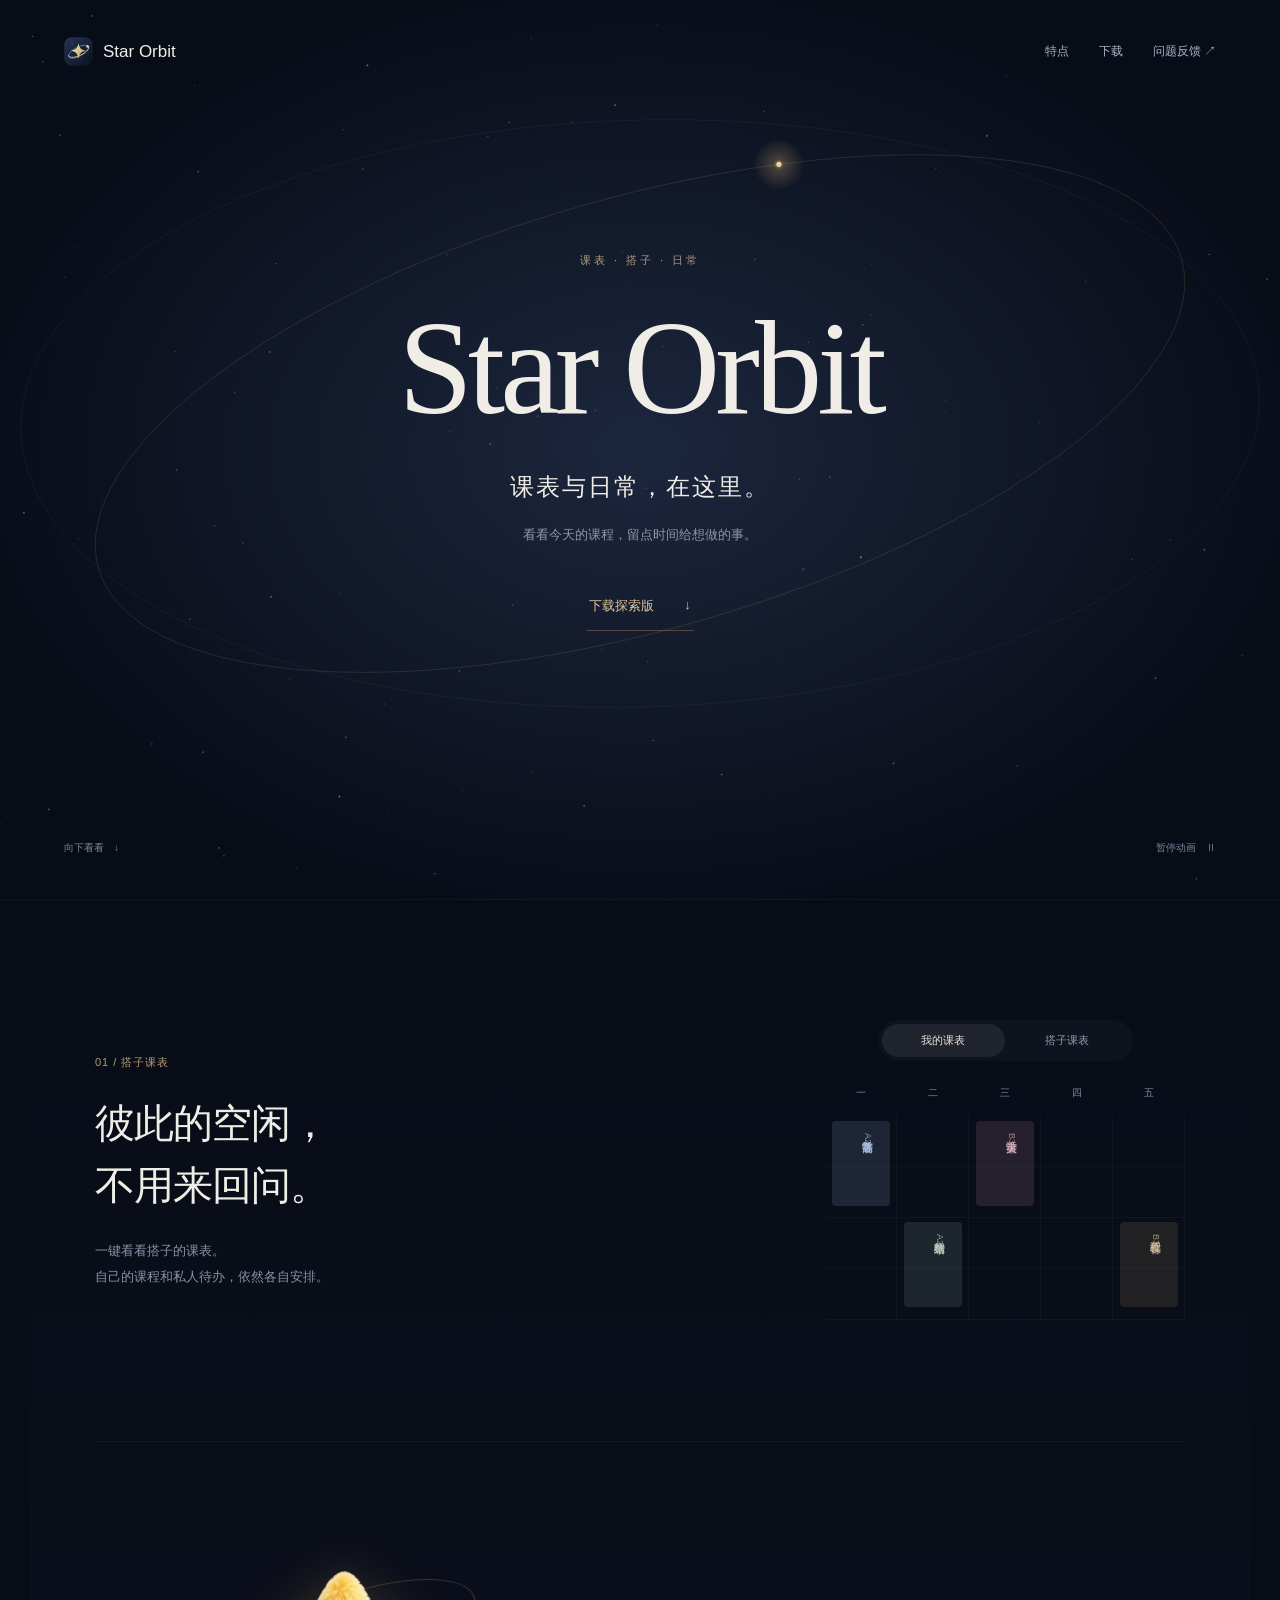
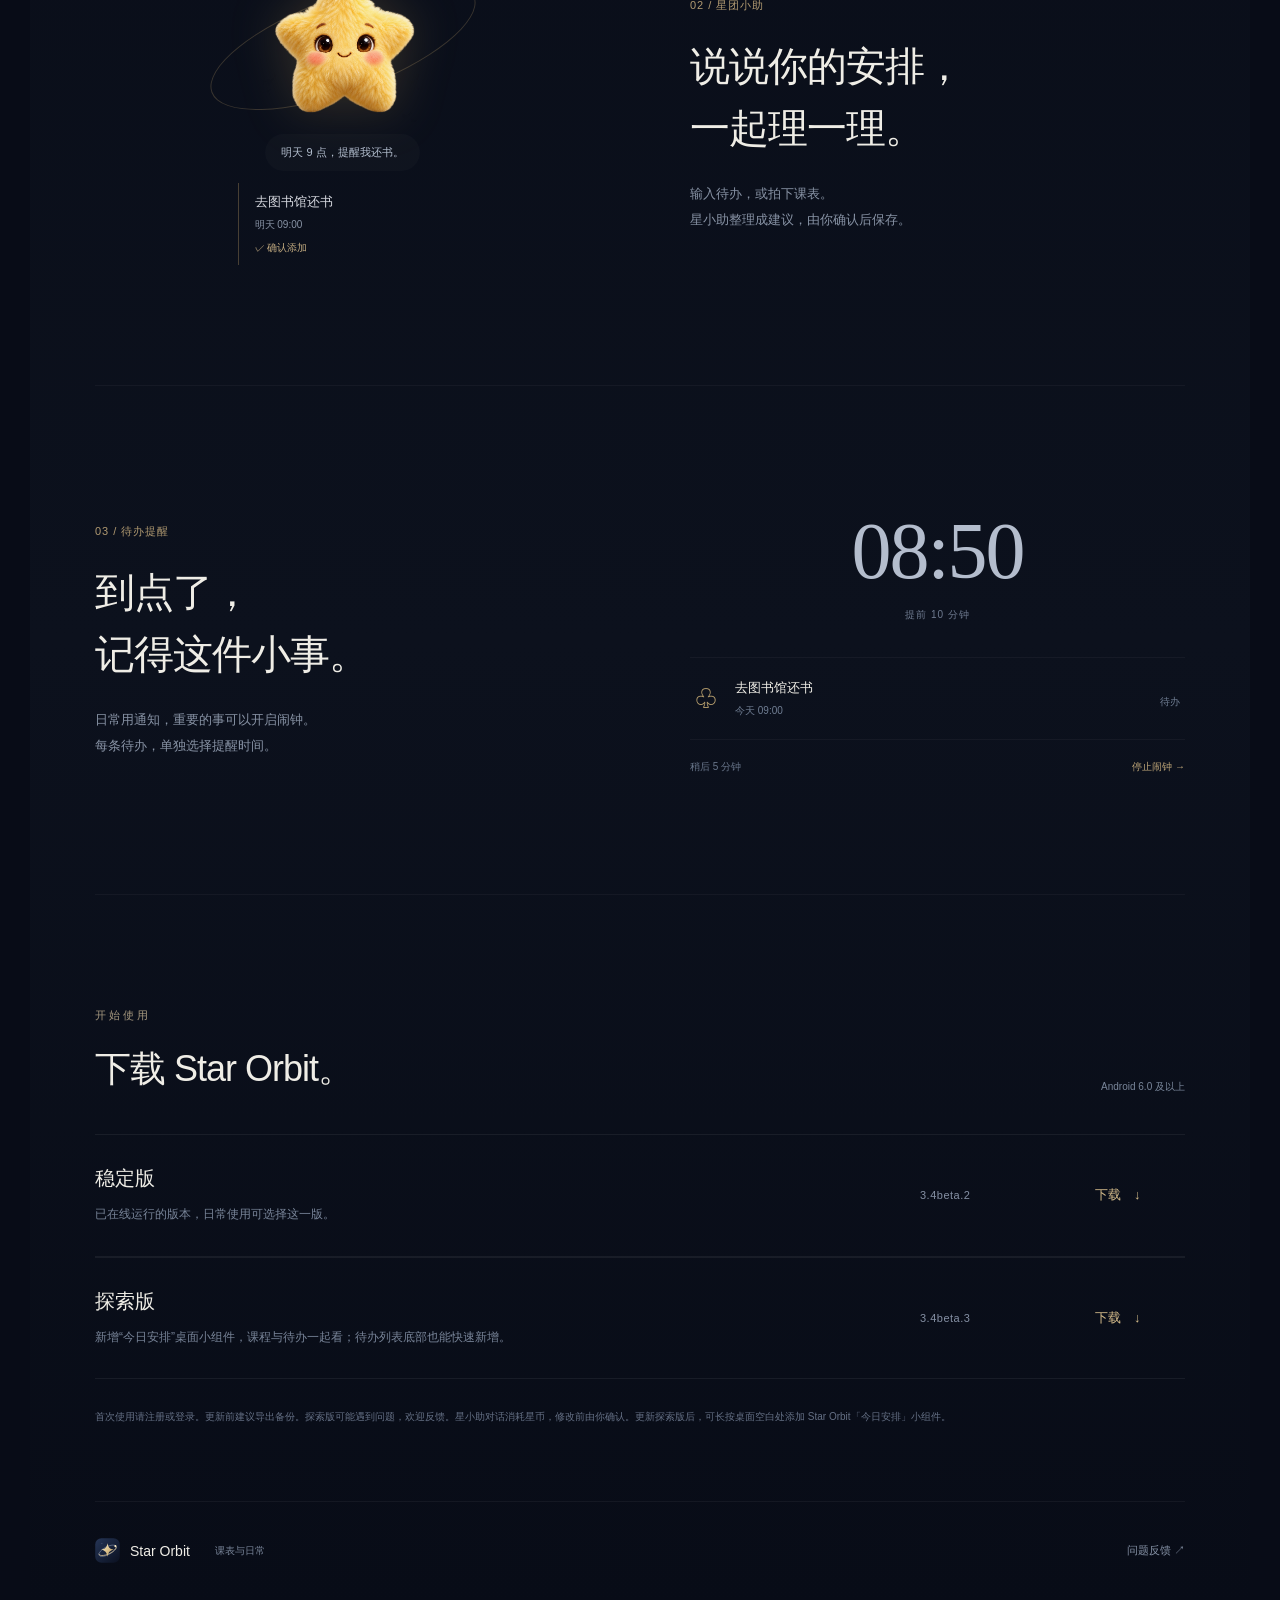
==== commit 6fbb60e4: "官网发布3.4beta.3探索版并将3.4beta.2递进为稳定版" ====
--- a/web/download/index.html
+++ b/web/download/index.html
@@ -5,5 +5,5 @@
 <article class="feature reveal"><div class="copy"><span class="number">01 / 搭子课表</span><h2>彼此的空闲，<br>不用来回问。</h2><p>一键看看搭子的课表。<br>自己的课程和私人待办，依然各自安排。</p></div><div class="schedule-demo"><div class="segmented"><b>我的课表</b><span>搭子课表</span></div><div class="week-label"><span>一</span><span>二</span><span>三</span><span>四</span><span>五</span></div><div class="calendar"><i>高等数学<small>A204</small></i><i>大学英语<small>B306</small></i><i>数据结构<small>A205</small></i><i>软件工程<small>B302</small></i></div></div></article>
 <article class="feature reverse reveal"><div class="copy"><span class="number">02 / 星团小助</span><h2>说说你的安排，<br>一起理一理。</h2><p>输入待办，或拍下课表。<br>星小助整理成建议，由你确认后保存。</p></div><div class="mascot-demo"><div class="pet-orbit"></div><button class="big-plush" id="pet-demo" aria-label="看看星小助的表情"></button><div class="chat-bubble">明天 9 点，提醒我还书。</div><div class="chat-reply">去图书馆还书<small>明天 09:00</small><span>✓ 确认添加</span></div></div></article>
 <article class="feature reveal"><div class="copy"><span class="number">03 / 待办提醒</span><h2>到点了，<br>记得这件小事。</h2><p>日常用通知，重要的事可以开启闹钟。<br>每条待办，单独选择提醒时间。</p></div><div class="reminder-demo"><div class="sample-time">08:50<small>提前 10 分钟</small></div><div class="alarm-task"><span>♧</span><div>去图书馆还书<small>今天 09:00</small></div><small>待办</small></div><div class="alarm-actions">稍后 5 分钟<span>停止闹钟 →</span></div></div></article></section>
-<section class="downloads reveal" id="download"><span class="overline">开始使用</span><div class="download-heading"><h2>下载 Star Orbit。</h2><small>Android 6.0 及以上</small></div><article class="download-row"><div><h3>稳定版</h3><p>已在线运行的版本，日常使用可选择这一版。</p></div><small class="release">3.3beta.4</small><a href="downloads/StarOrbit-3.3beta.4.apk" download>下载　↓</a></article><article class="download-row"><div><h3>探索版</h3><p>星小助改用星币对话，图片任务可接着补充，修改前由你确认。</p></div><small class="release">3.4beta.2</small><a href="downloads/StarOrbit-3.4beta.2.apk" download>下载　↓</a></article><p class="download-notes">首次使用请注册或登录。更新前建议导出备份。探索版可能遇到问题，欢迎反馈。探索版使用星币与星小助对话，稳定版沿用原有设置。</p></section>
+<section class="downloads reveal" id="download"><span class="overline">开始使用</span><div class="download-heading"><h2>下载 Star Orbit。</h2><small>Android 6.0 及以上</small></div><article class="download-row"><div><h3>稳定版</h3><p>已在线运行的版本，日常使用可选择这一版。</p></div><small class="release">3.4beta.2</small><a href="downloads/StarOrbit-3.4beta.2.apk" download>下载　↓</a></article><article class="download-row"><div><h3>探索版</h3><p>新增“今日安排”桌面小组件，课程与待办一起看；待办列表底部也能快速新增。</p></div><small class="release">3.4beta.3</small><a href="downloads/StarOrbit-3.4beta.3.apk" download>下载　↓</a></article><p class="download-notes">首次使用请注册或登录。更新前建议导出备份。探索版可能遇到问题，欢迎反馈。星小助对话消耗星币，修改前由你确认。更新探索版后，可长按桌面空白处添加 Star Orbit「今日安排」小组件。</p></section>
 <footer><a class="brand" href="#home"><img src="art/orbit-mark.svg" alt="" width="25" height="25">Star Orbit</a><small>课表与日常</small><a href="/feedback/">问题反馈 ↗</a></footer></main><script src="orbit-ui.js?v=2.1.0-beta.4"></script></body></html>
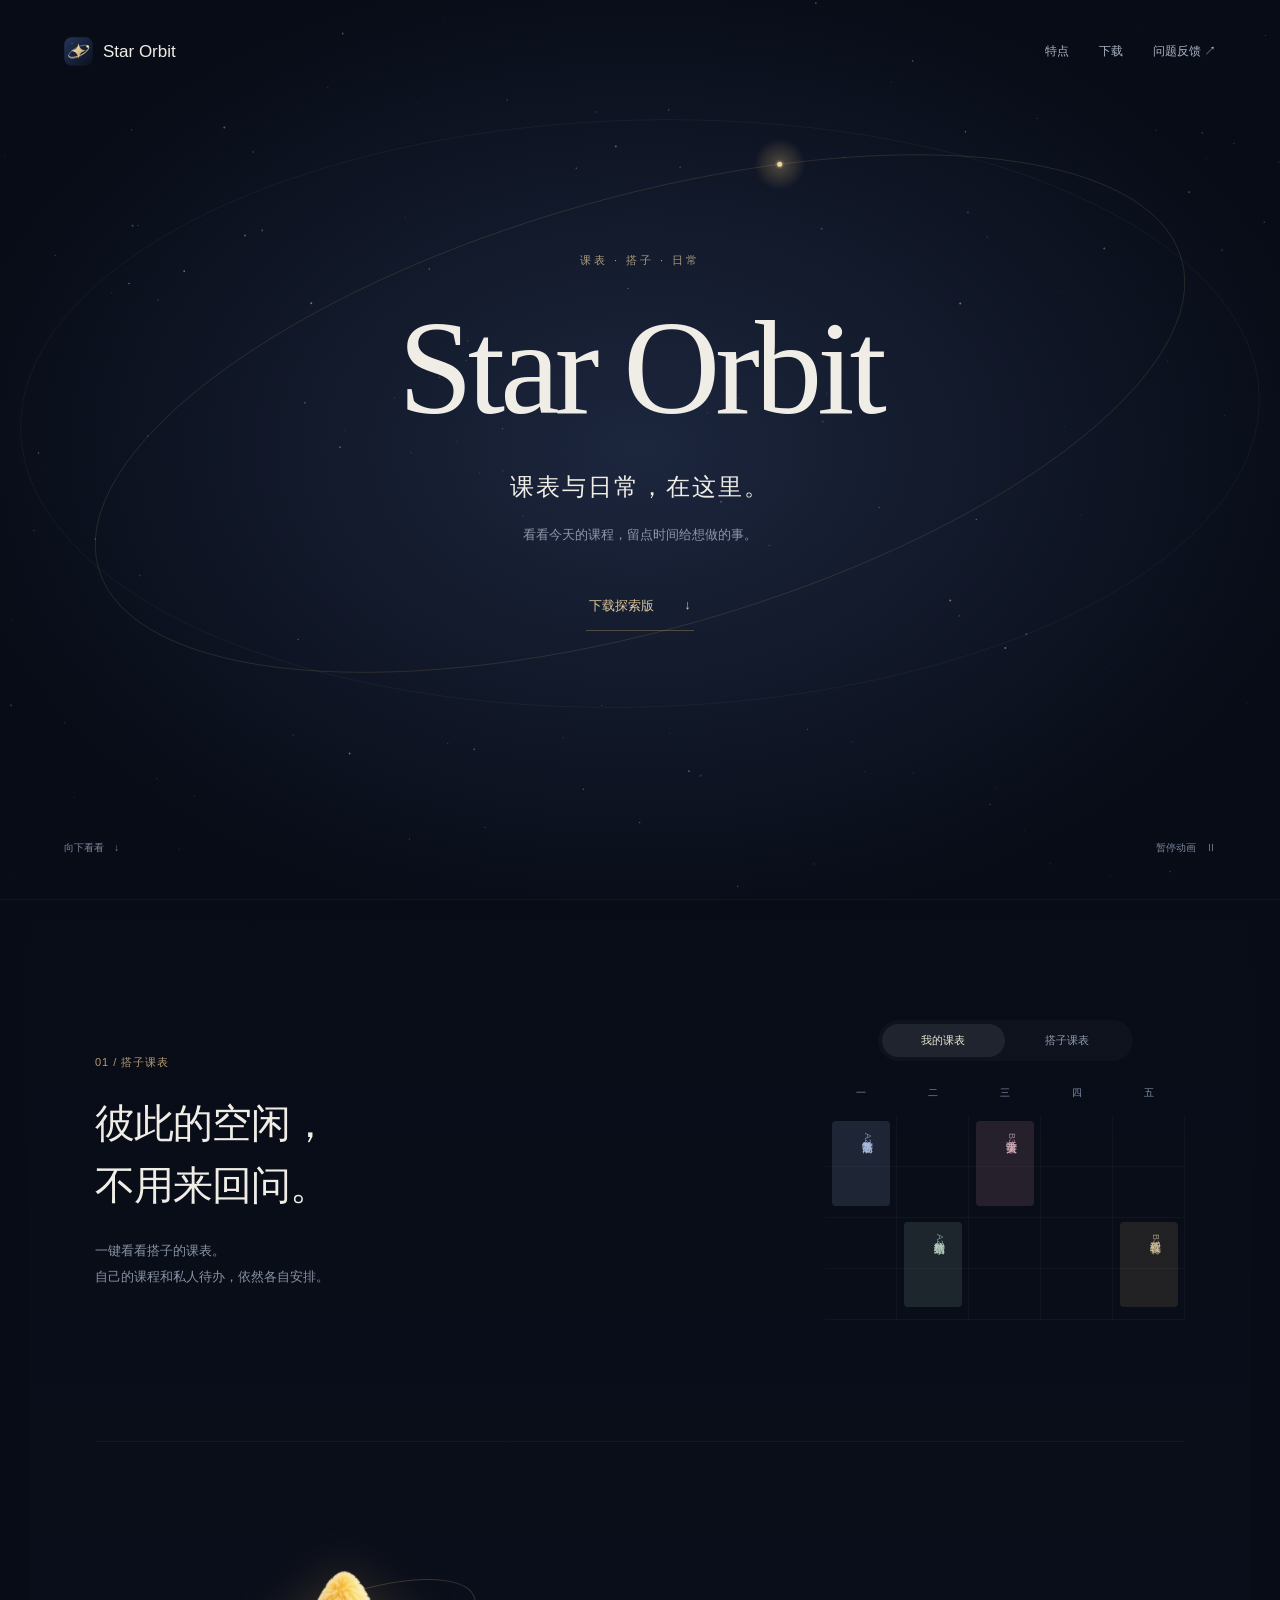
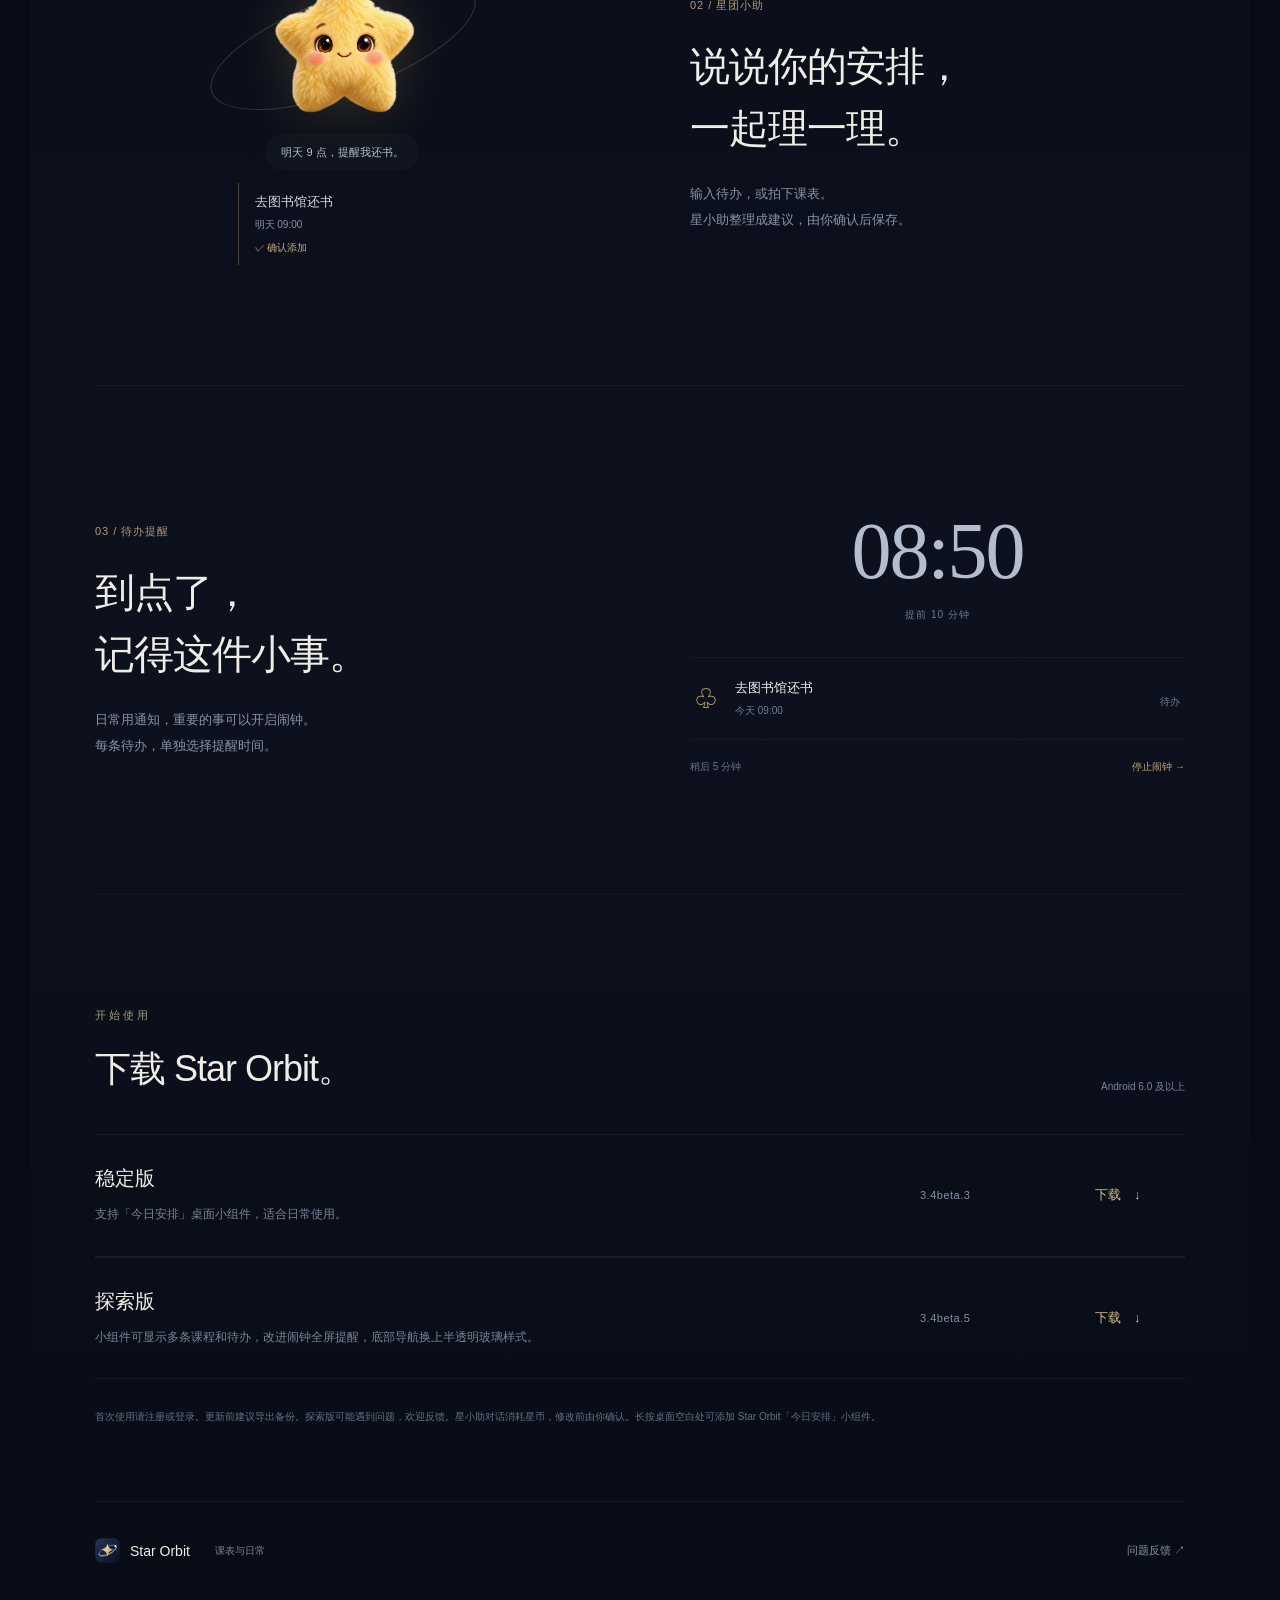
==== commit 19b8d4f5: "官网发布3.4beta.5探索版并将3.4beta.3递进为稳定版" ====
--- a/web/download/index.html
+++ b/web/download/index.html
@@ -5,5 +5,5 @@
 <article class="feature reveal"><div class="copy"><span class="number">01 / 搭子课表</span><h2>彼此的空闲，<br>不用来回问。</h2><p>一键看看搭子的课表。<br>自己的课程和私人待办，依然各自安排。</p></div><div class="schedule-demo"><div class="segmented"><b>我的课表</b><span>搭子课表</span></div><div class="week-label"><span>一</span><span>二</span><span>三</span><span>四</span><span>五</span></div><div class="calendar"><i>高等数学<small>A204</small></i><i>大学英语<small>B306</small></i><i>数据结构<small>A205</small></i><i>软件工程<small>B302</small></i></div></div></article>
 <article class="feature reverse reveal"><div class="copy"><span class="number">02 / 星团小助</span><h2>说说你的安排，<br>一起理一理。</h2><p>输入待办，或拍下课表。<br>星小助整理成建议，由你确认后保存。</p></div><div class="mascot-demo"><div class="pet-orbit"></div><button class="big-plush" id="pet-demo" aria-label="看看星小助的表情"></button><div class="chat-bubble">明天 9 点，提醒我还书。</div><div class="chat-reply">去图书馆还书<small>明天 09:00</small><span>✓ 确认添加</span></div></div></article>
 <article class="feature reveal"><div class="copy"><span class="number">03 / 待办提醒</span><h2>到点了，<br>记得这件小事。</h2><p>日常用通知，重要的事可以开启闹钟。<br>每条待办，单独选择提醒时间。</p></div><div class="reminder-demo"><div class="sample-time">08:50<small>提前 10 分钟</small></div><div class="alarm-task"><span>♧</span><div>去图书馆还书<small>今天 09:00</small></div><small>待办</small></div><div class="alarm-actions">稍后 5 分钟<span>停止闹钟 →</span></div></div></article></section>
-<section class="downloads reveal" id="download"><span class="overline">开始使用</span><div class="download-heading"><h2>下载 Star Orbit。</h2><small>Android 6.0 及以上</small></div><article class="download-row"><div><h3>稳定版</h3><p>已在线运行的版本，日常使用可选择这一版。</p></div><small class="release">3.4beta.2</small><a href="downloads/StarOrbit-3.4beta.2.apk" download>下载　↓</a></article><article class="download-row"><div><h3>探索版</h3><p>新增“今日安排”桌面小组件，课程与待办一起看；待办列表底部也能快速新增。</p></div><small class="release">3.4beta.3</small><a href="downloads/StarOrbit-3.4beta.3.apk" download>下载　↓</a></article><p class="download-notes">首次使用请注册或登录。更新前建议导出备份。探索版可能遇到问题，欢迎反馈。星小助对话消耗星币，修改前由你确认。更新探索版后，可长按桌面空白处添加 Star Orbit「今日安排」小组件。</p></section>
+<section class="downloads reveal" id="download"><span class="overline">开始使用</span><div class="download-heading"><h2>下载 Star Orbit。</h2><small>Android 6.0 及以上</small></div><article class="download-row"><div><h3>稳定版</h3><p>支持「今日安排」桌面小组件，适合日常使用。</p></div><small class="release">3.4beta.3</small><a href="downloads/StarOrbit-3.4beta.3.apk" download>下载　↓</a></article><article class="download-row"><div><h3>探索版</h3><p>小组件可显示多条课程和待办，改进闹钟全屏提醒，底部导航换上半透明玻璃样式。</p></div><small class="release">3.4beta.5</small><a href="downloads/StarOrbit-3.4beta.5.apk" download>下载　↓</a></article><p class="download-notes">首次使用请注册或登录。更新前建议导出备份。探索版可能遇到问题，欢迎反馈。星小助对话消耗星币，修改前由你确认。长按桌面空白处可添加 Star Orbit「今日安排」小组件。</p></section>
 <footer><a class="brand" href="#home"><img src="art/orbit-mark.svg" alt="" width="25" height="25">Star Orbit</a><small>课表与日常</small><a href="/feedback/">问题反馈 ↗</a></footer></main><script src="orbit-ui.js?v=2.1.0-beta.4"></script></body></html>
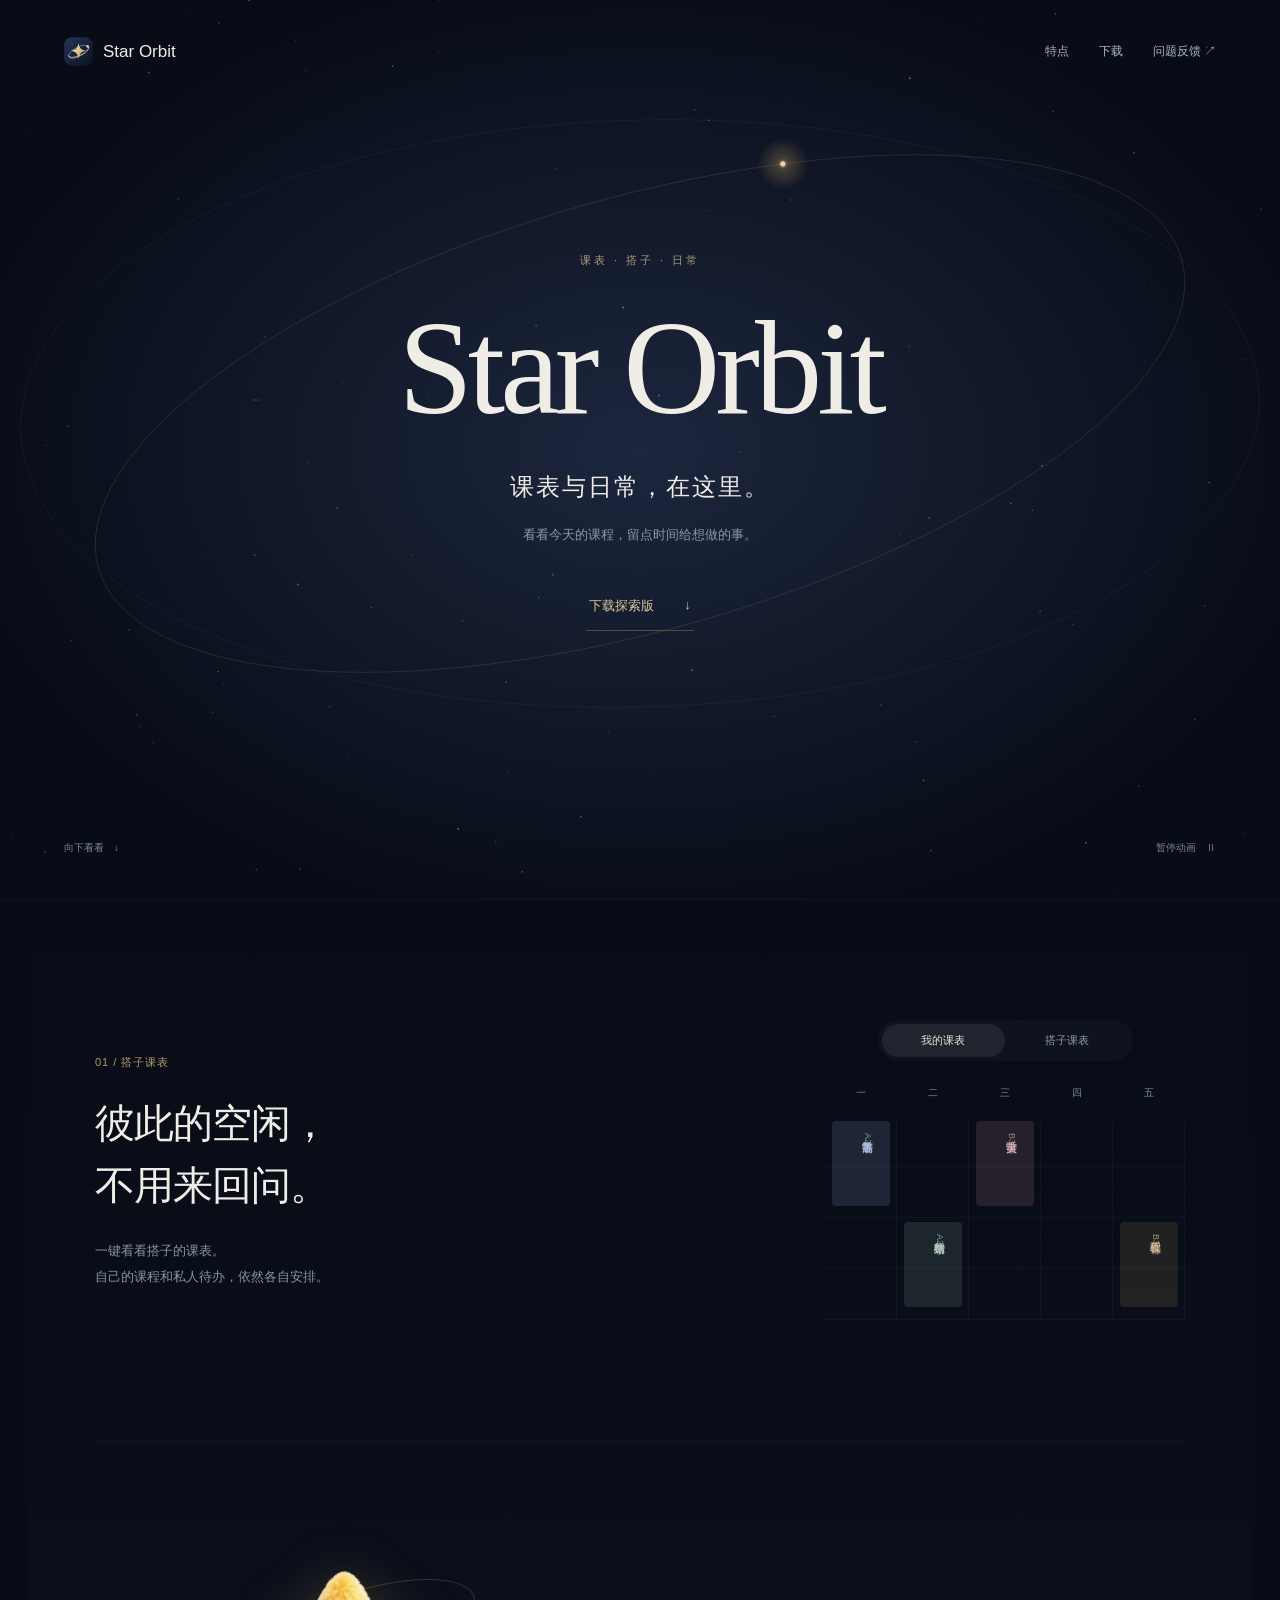
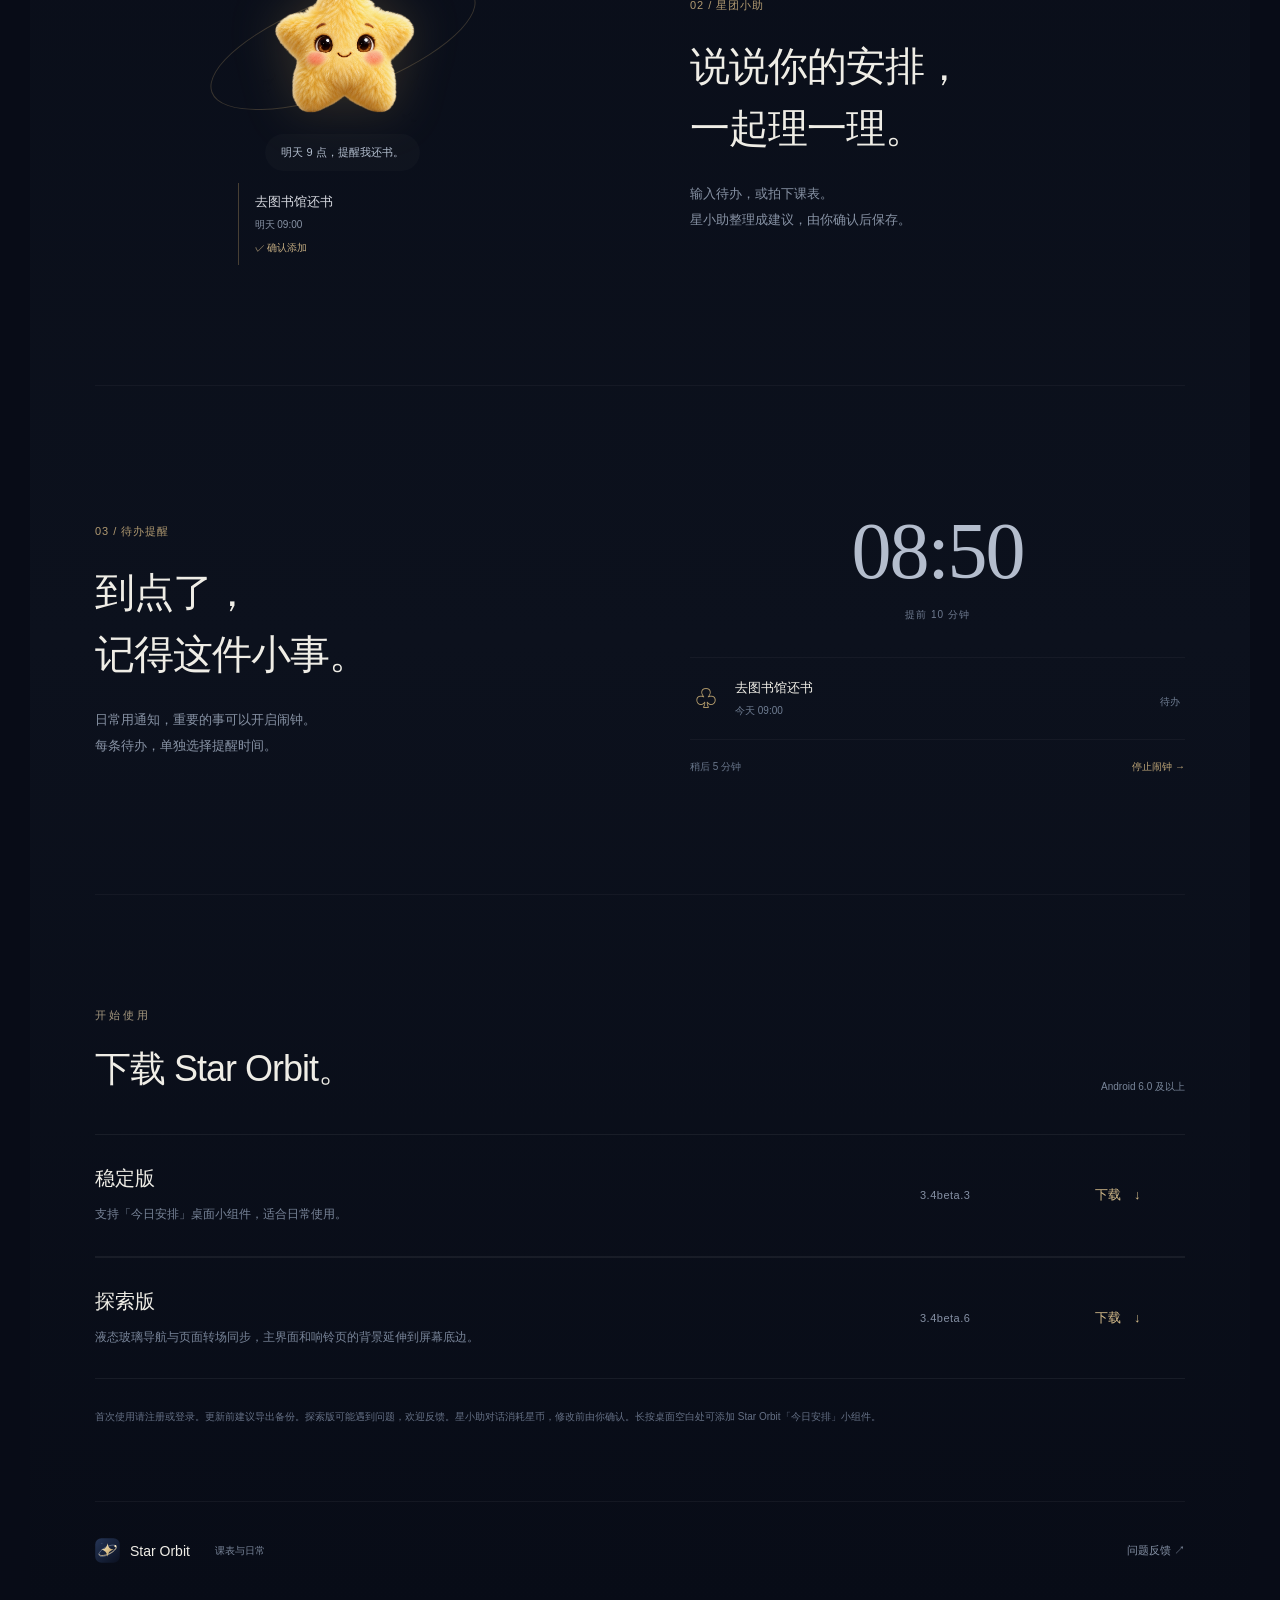
==== commit b2c0c714: "发布3.4beta.6探索版，改进液态玻璃转场与沉浸布局" ====
--- a/web/download/index.html
+++ b/web/download/index.html
@@ -5,5 +5,5 @@
 <article class="feature reveal"><div class="copy"><span class="number">01 / 搭子课表</span><h2>彼此的空闲，<br>不用来回问。</h2><p>一键看看搭子的课表。<br>自己的课程和私人待办，依然各自安排。</p></div><div class="schedule-demo"><div class="segmented"><b>我的课表</b><span>搭子课表</span></div><div class="week-label"><span>一</span><span>二</span><span>三</span><span>四</span><span>五</span></div><div class="calendar"><i>高等数学<small>A204</small></i><i>大学英语<small>B306</small></i><i>数据结构<small>A205</small></i><i>软件工程<small>B302</small></i></div></div></article>
 <article class="feature reverse reveal"><div class="copy"><span class="number">02 / 星团小助</span><h2>说说你的安排，<br>一起理一理。</h2><p>输入待办，或拍下课表。<br>星小助整理成建议，由你确认后保存。</p></div><div class="mascot-demo"><div class="pet-orbit"></div><button class="big-plush" id="pet-demo" aria-label="看看星小助的表情"></button><div class="chat-bubble">明天 9 点，提醒我还书。</div><div class="chat-reply">去图书馆还书<small>明天 09:00</small><span>✓ 确认添加</span></div></div></article>
 <article class="feature reveal"><div class="copy"><span class="number">03 / 待办提醒</span><h2>到点了，<br>记得这件小事。</h2><p>日常用通知，重要的事可以开启闹钟。<br>每条待办，单独选择提醒时间。</p></div><div class="reminder-demo"><div class="sample-time">08:50<small>提前 10 分钟</small></div><div class="alarm-task"><span>♧</span><div>去图书馆还书<small>今天 09:00</small></div><small>待办</small></div><div class="alarm-actions">稍后 5 分钟<span>停止闹钟 →</span></div></div></article></section>
-<section class="downloads reveal" id="download"><span class="overline">开始使用</span><div class="download-heading"><h2>下载 Star Orbit。</h2><small>Android 6.0 及以上</small></div><article class="download-row"><div><h3>稳定版</h3><p>支持「今日安排」桌面小组件，适合日常使用。</p></div><small class="release">3.4beta.3</small><a href="downloads/StarOrbit-3.4beta.3.apk" download>下载　↓</a></article><article class="download-row"><div><h3>探索版</h3><p>小组件可显示多条课程和待办，改进闹钟全屏提醒，底部导航换上半透明玻璃样式。</p></div><small class="release">3.4beta.5</small><a href="downloads/StarOrbit-3.4beta.5.apk" download>下载　↓</a></article><p class="download-notes">首次使用请注册或登录。更新前建议导出备份。探索版可能遇到问题，欢迎反馈。星小助对话消耗星币，修改前由你确认。长按桌面空白处可添加 Star Orbit「今日安排」小组件。</p></section>
+<section class="downloads reveal" id="download"><span class="overline">开始使用</span><div class="download-heading"><h2>下载 Star Orbit。</h2><small>Android 6.0 及以上</small></div><article class="download-row"><div><h3>稳定版</h3><p>支持「今日安排」桌面小组件，适合日常使用。</p></div><small class="release">3.4beta.3</small><a href="downloads/StarOrbit-3.4beta.3.apk" download>下载　↓</a></article><article class="download-row"><div><h3>探索版</h3><p>液态玻璃导航与页面转场同步，主界面和响铃页的背景延伸到屏幕底边。</p></div><small class="release">3.4beta.6</small><a href="downloads/StarOrbit-3.4beta.6.apk" download>下载　↓</a></article><p class="download-notes">首次使用请注册或登录。更新前建议导出备份。探索版可能遇到问题，欢迎反馈。星小助对话消耗星币，修改前由你确认。长按桌面空白处可添加 Star Orbit「今日安排」小组件。</p></section>
 <footer><a class="brand" href="#home"><img src="art/orbit-mark.svg" alt="" width="25" height="25">Star Orbit</a><small>课表与日常</small><a href="/feedback/">问题反馈 ↗</a></footer></main><script src="orbit-ui.js?v=2.1.0-beta.4"></script></body></html>
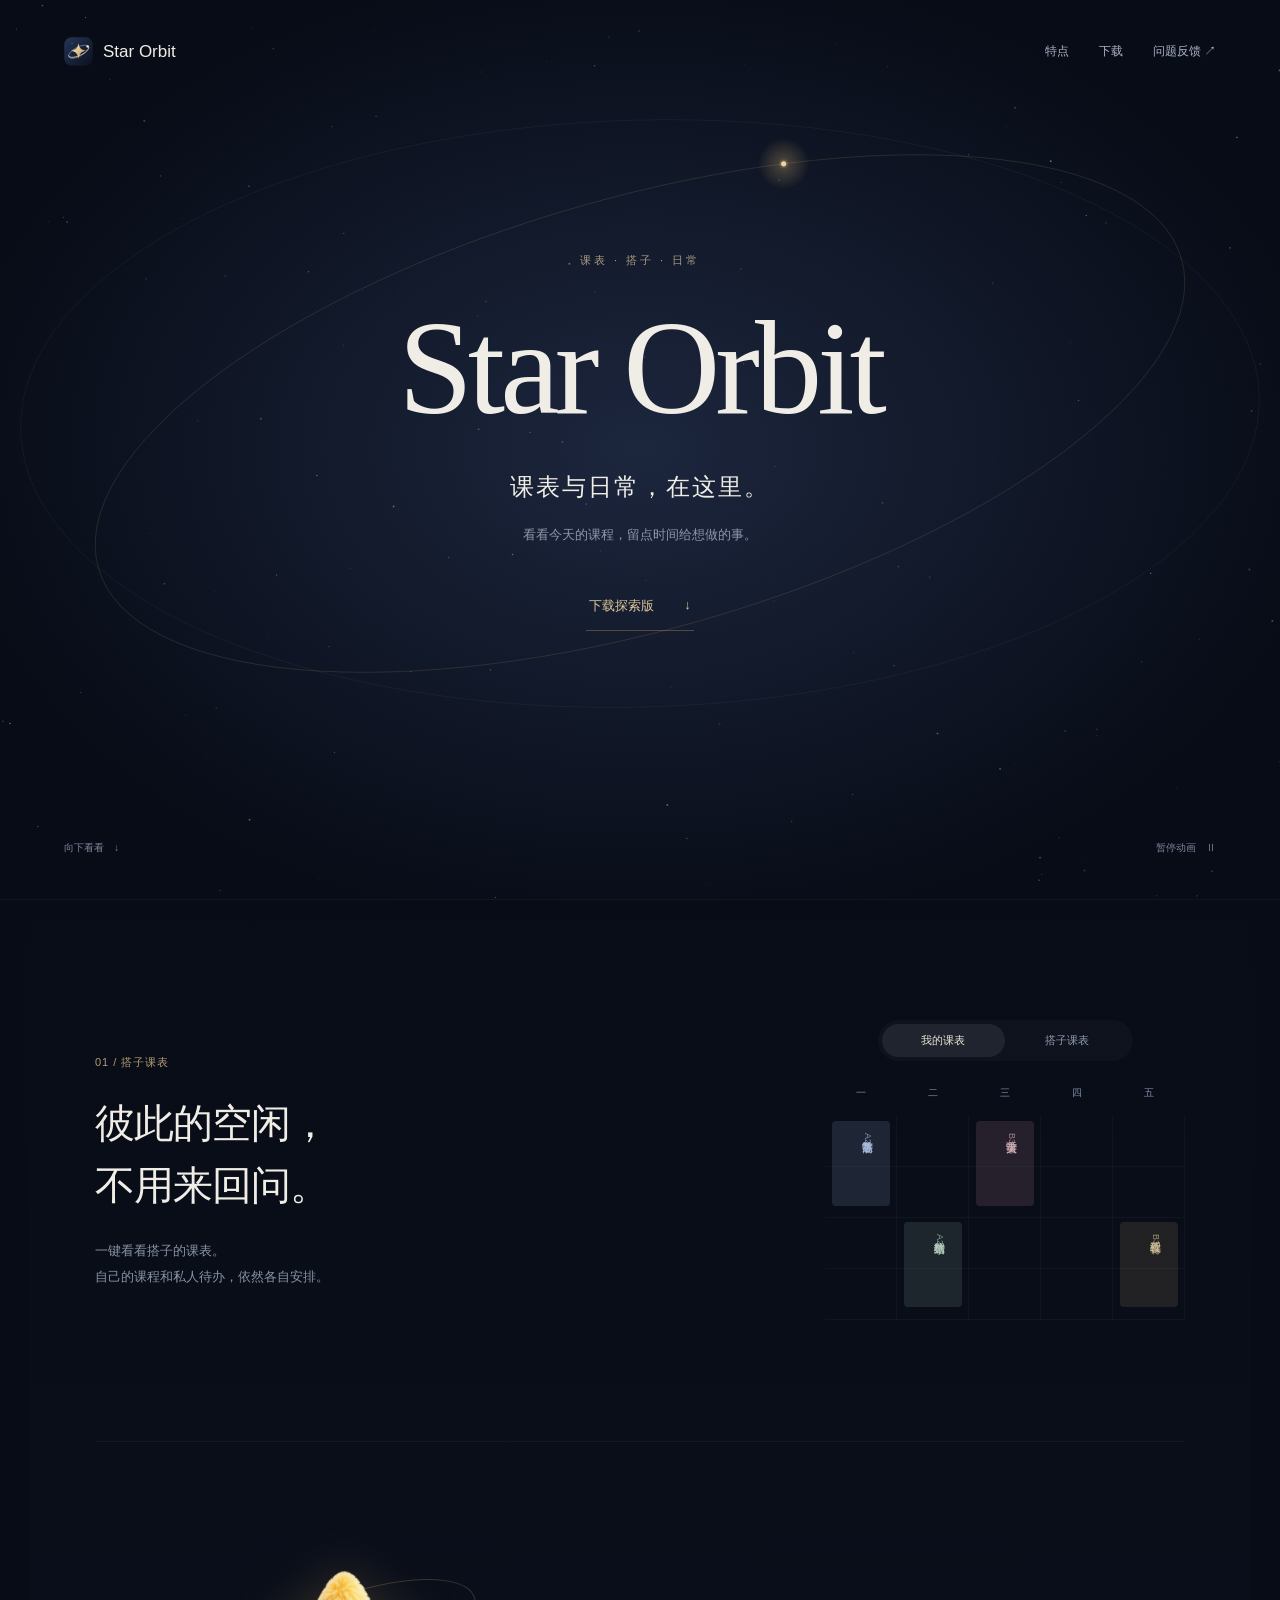
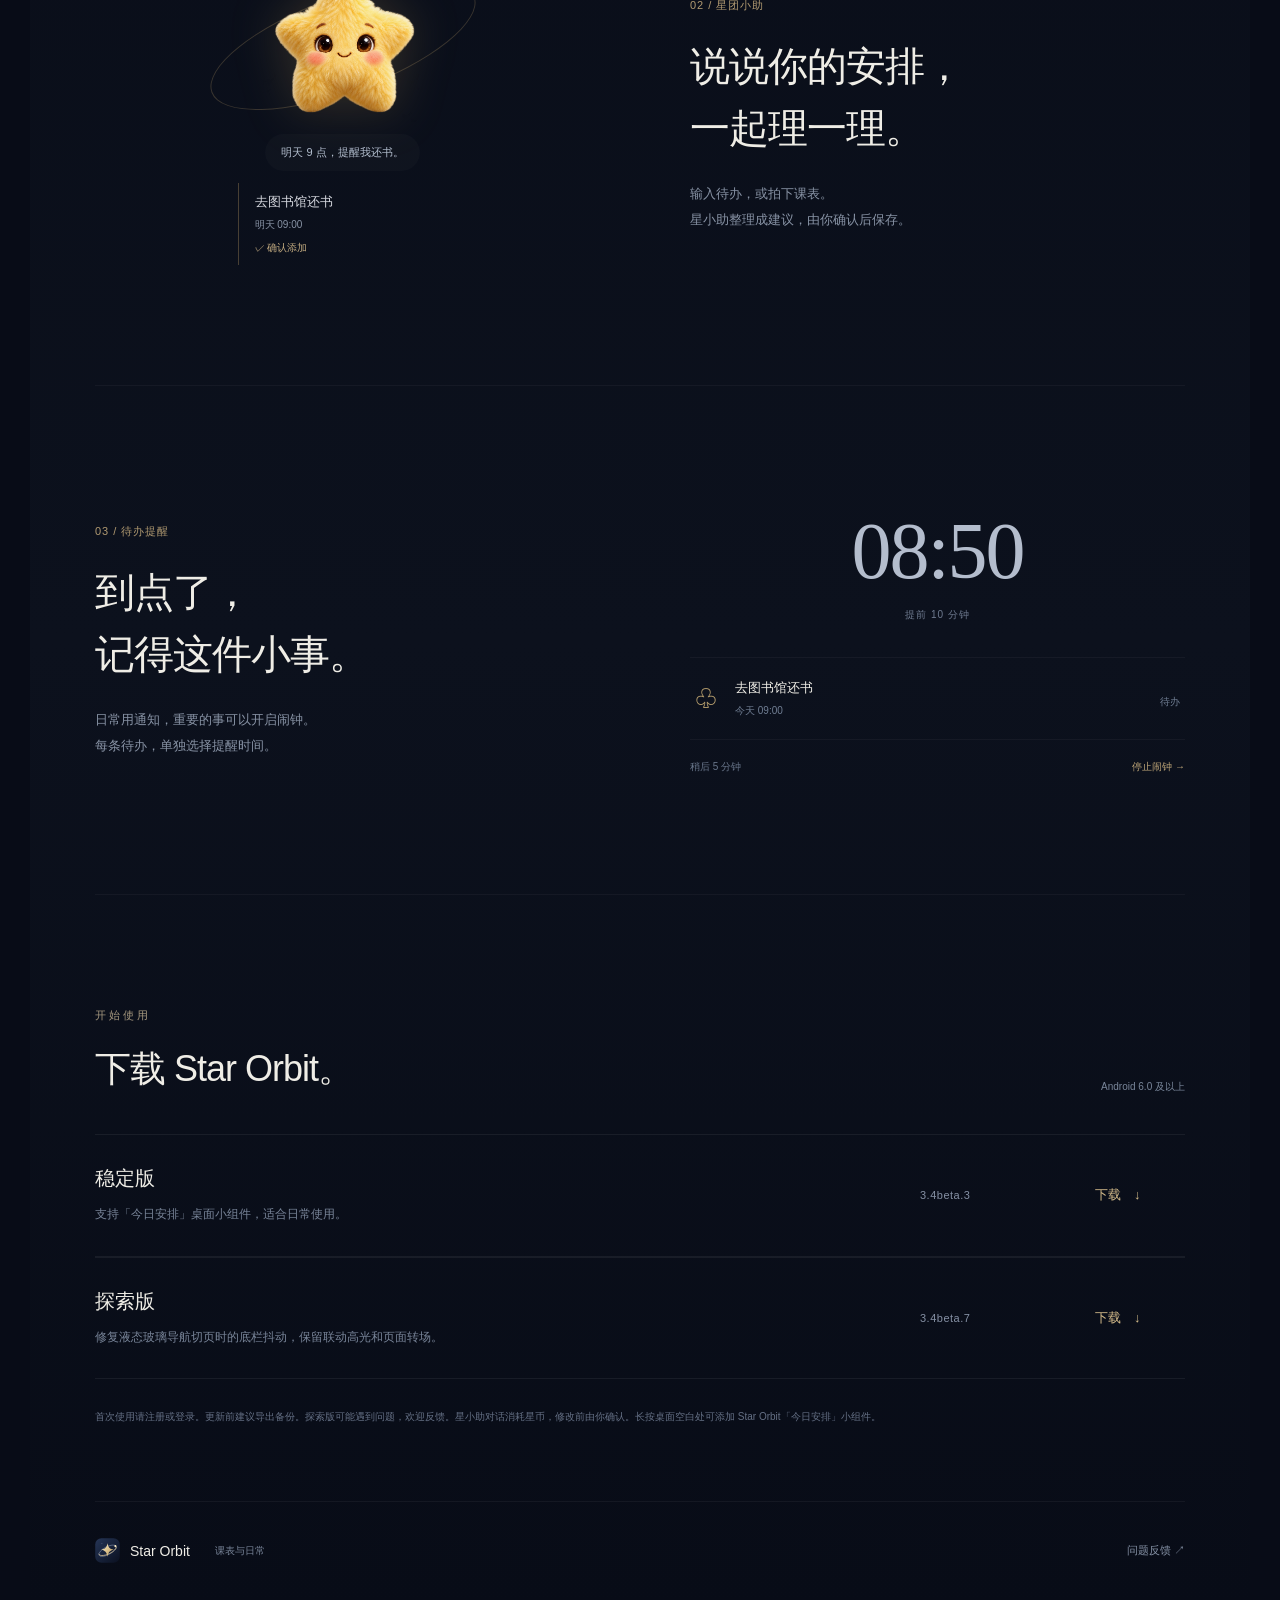
==== commit 157b2e09: "修复切页导航栏跳动并发布3.4beta.7探索版" ====
--- a/web/download/index.html
+++ b/web/download/index.html
@@ -5,5 +5,5 @@
 <article class="feature reveal"><div class="copy"><span class="number">01 / 搭子课表</span><h2>彼此的空闲，<br>不用来回问。</h2><p>一键看看搭子的课表。<br>自己的课程和私人待办，依然各自安排。</p></div><div class="schedule-demo"><div class="segmented"><b>我的课表</b><span>搭子课表</span></div><div class="week-label"><span>一</span><span>二</span><span>三</span><span>四</span><span>五</span></div><div class="calendar"><i>高等数学<small>A204</small></i><i>大学英语<small>B306</small></i><i>数据结构<small>A205</small></i><i>软件工程<small>B302</small></i></div></div></article>
 <article class="feature reverse reveal"><div class="copy"><span class="number">02 / 星团小助</span><h2>说说你的安排，<br>一起理一理。</h2><p>输入待办，或拍下课表。<br>星小助整理成建议，由你确认后保存。</p></div><div class="mascot-demo"><div class="pet-orbit"></div><button class="big-plush" id="pet-demo" aria-label="看看星小助的表情"></button><div class="chat-bubble">明天 9 点，提醒我还书。</div><div class="chat-reply">去图书馆还书<small>明天 09:00</small><span>✓ 确认添加</span></div></div></article>
 <article class="feature reveal"><div class="copy"><span class="number">03 / 待办提醒</span><h2>到点了，<br>记得这件小事。</h2><p>日常用通知，重要的事可以开启闹钟。<br>每条待办，单独选择提醒时间。</p></div><div class="reminder-demo"><div class="sample-time">08:50<small>提前 10 分钟</small></div><div class="alarm-task"><span>♧</span><div>去图书馆还书<small>今天 09:00</small></div><small>待办</small></div><div class="alarm-actions">稍后 5 分钟<span>停止闹钟 →</span></div></div></article></section>
-<section class="downloads reveal" id="download"><span class="overline">开始使用</span><div class="download-heading"><h2>下载 Star Orbit。</h2><small>Android 6.0 及以上</small></div><article class="download-row"><div><h3>稳定版</h3><p>支持「今日安排」桌面小组件，适合日常使用。</p></div><small class="release">3.4beta.3</small><a href="downloads/StarOrbit-3.4beta.3.apk" download>下载　↓</a></article><article class="download-row"><div><h3>探索版</h3><p>液态玻璃导航与页面转场同步，主界面和响铃页的背景延伸到屏幕底边。</p></div><small class="release">3.4beta.6</small><a href="downloads/StarOrbit-3.4beta.6.apk" download>下载　↓</a></article><p class="download-notes">首次使用请注册或登录。更新前建议导出备份。探索版可能遇到问题，欢迎反馈。星小助对话消耗星币，修改前由你确认。长按桌面空白处可添加 Star Orbit「今日安排」小组件。</p></section>
+<section class="downloads reveal" id="download"><span class="overline">开始使用</span><div class="download-heading"><h2>下载 Star Orbit。</h2><small>Android 6.0 及以上</small></div><article class="download-row"><div><h3>稳定版</h3><p>支持「今日安排」桌面小组件，适合日常使用。</p></div><small class="release">3.4beta.3</small><a href="downloads/StarOrbit-3.4beta.3.apk" download>下载　↓</a></article><article class="download-row"><div><h3>探索版</h3><p>修复液态玻璃导航切页时的底栏抖动，保留联动高光和页面转场。</p></div><small class="release">3.4beta.7</small><a href="downloads/StarOrbit-3.4beta.7.apk" download>下载　↓</a></article><p class="download-notes">首次使用请注册或登录。更新前建议导出备份。探索版可能遇到问题，欢迎反馈。星小助对话消耗星币，修改前由你确认。长按桌面空白处可添加 Star Orbit「今日安排」小组件。</p></section>
 <footer><a class="brand" href="#home"><img src="art/orbit-mark.svg" alt="" width="25" height="25">Star Orbit</a><small>课表与日常</small><a href="/feedback/">问题反馈 ↗</a></footer></main><script src="orbit-ui.js?v=2.1.0-beta.4"></script></body></html>
